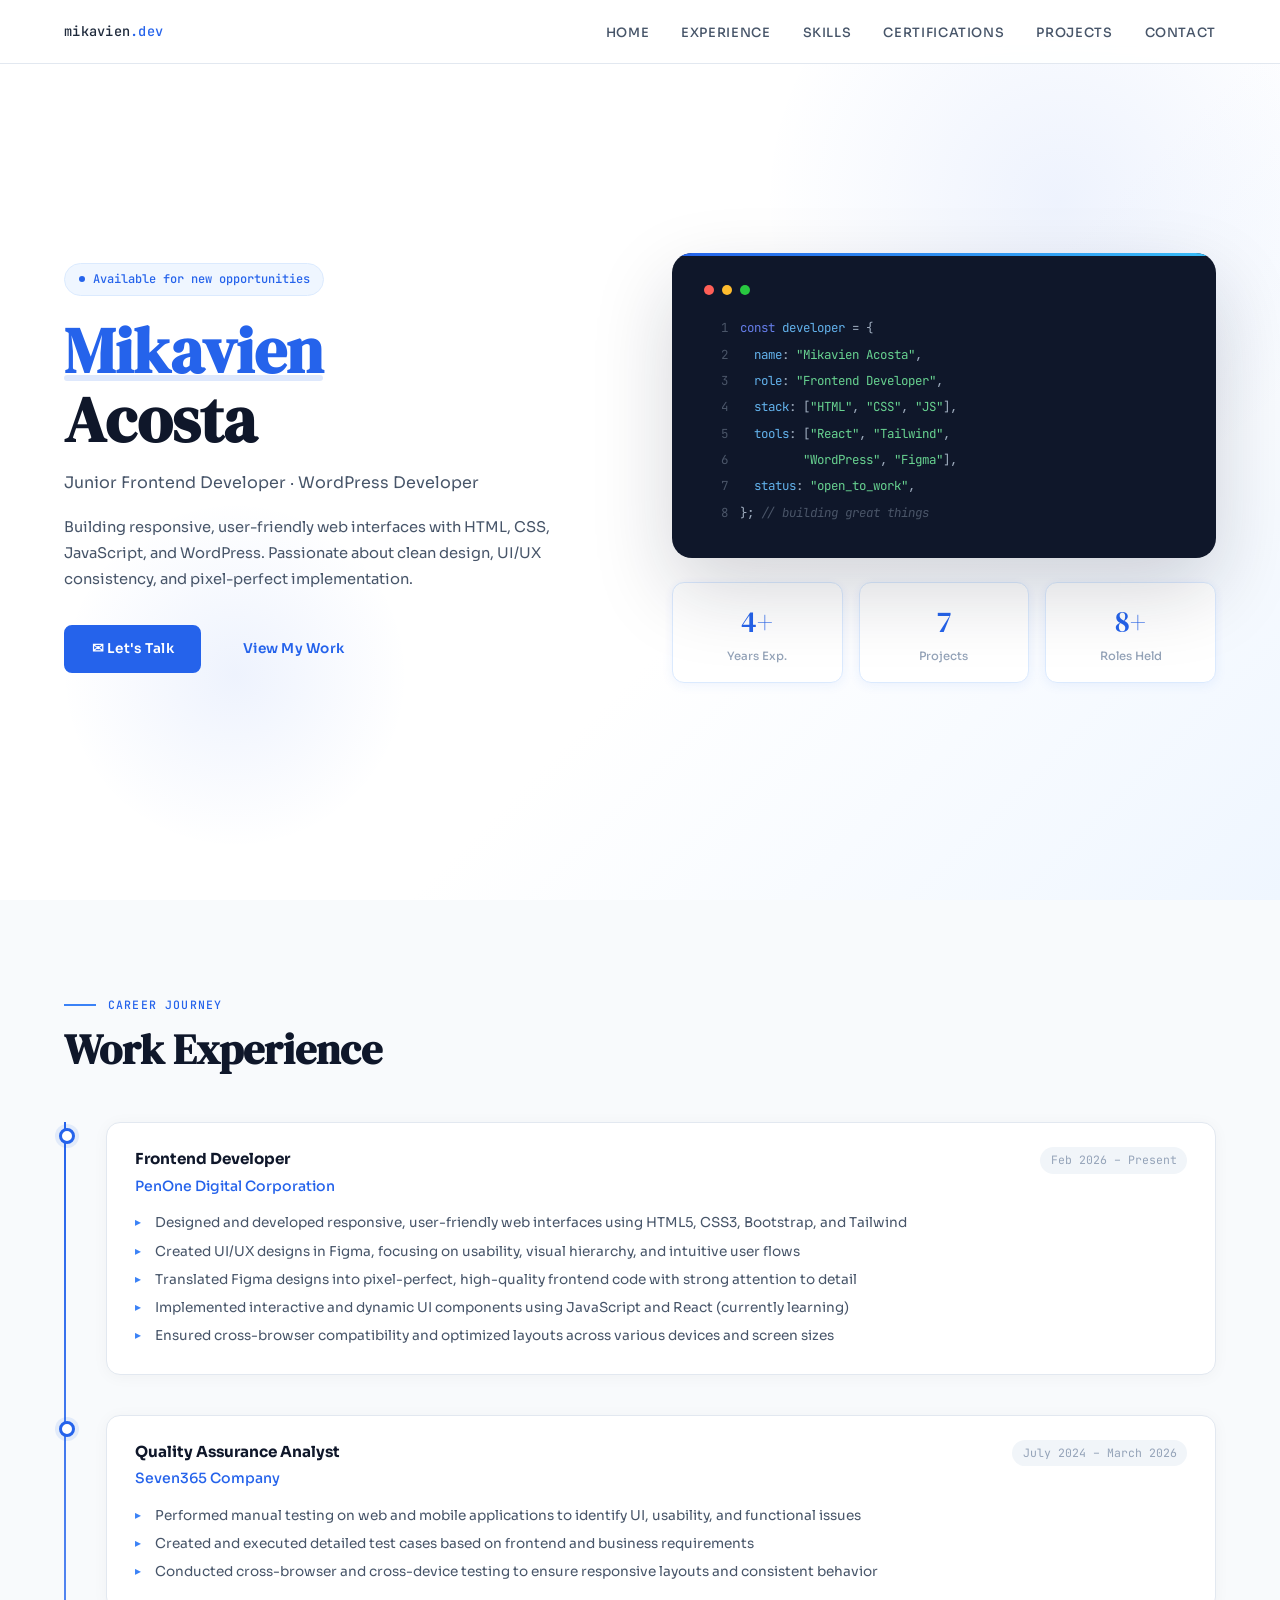
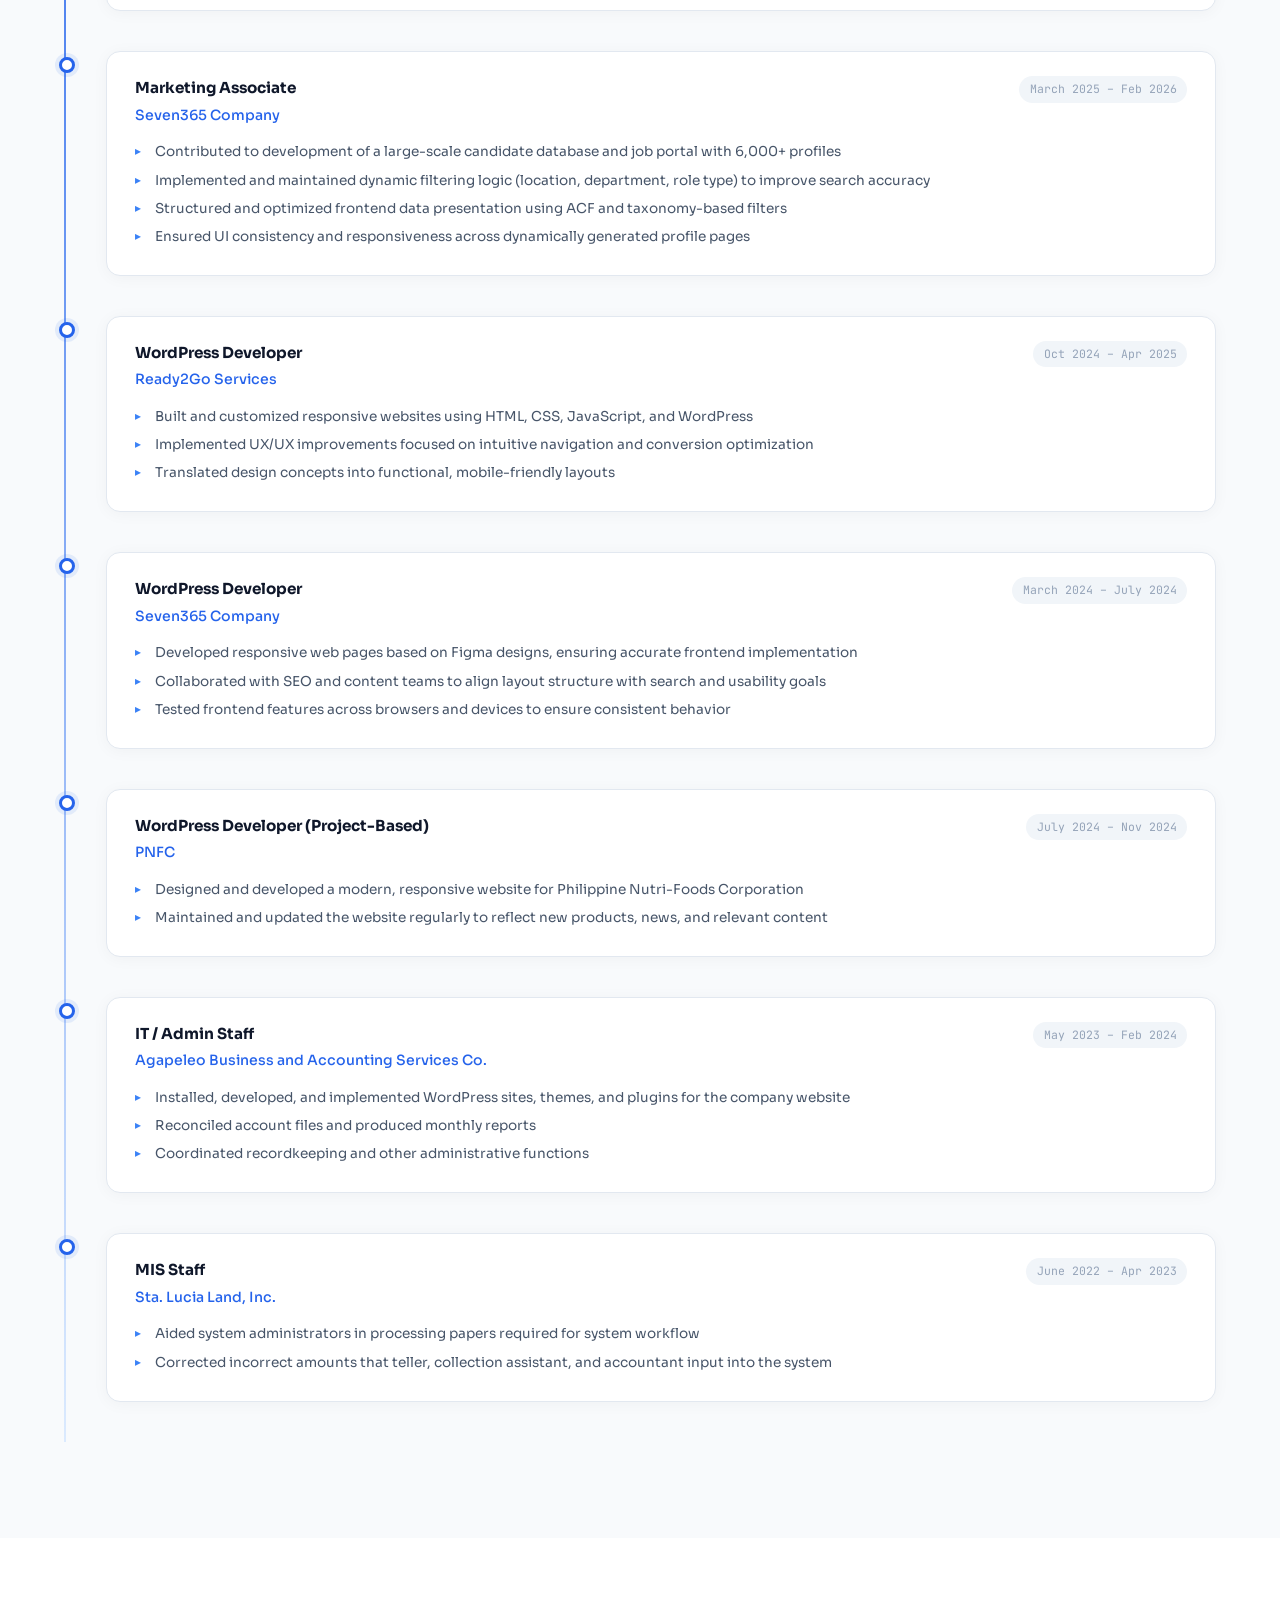
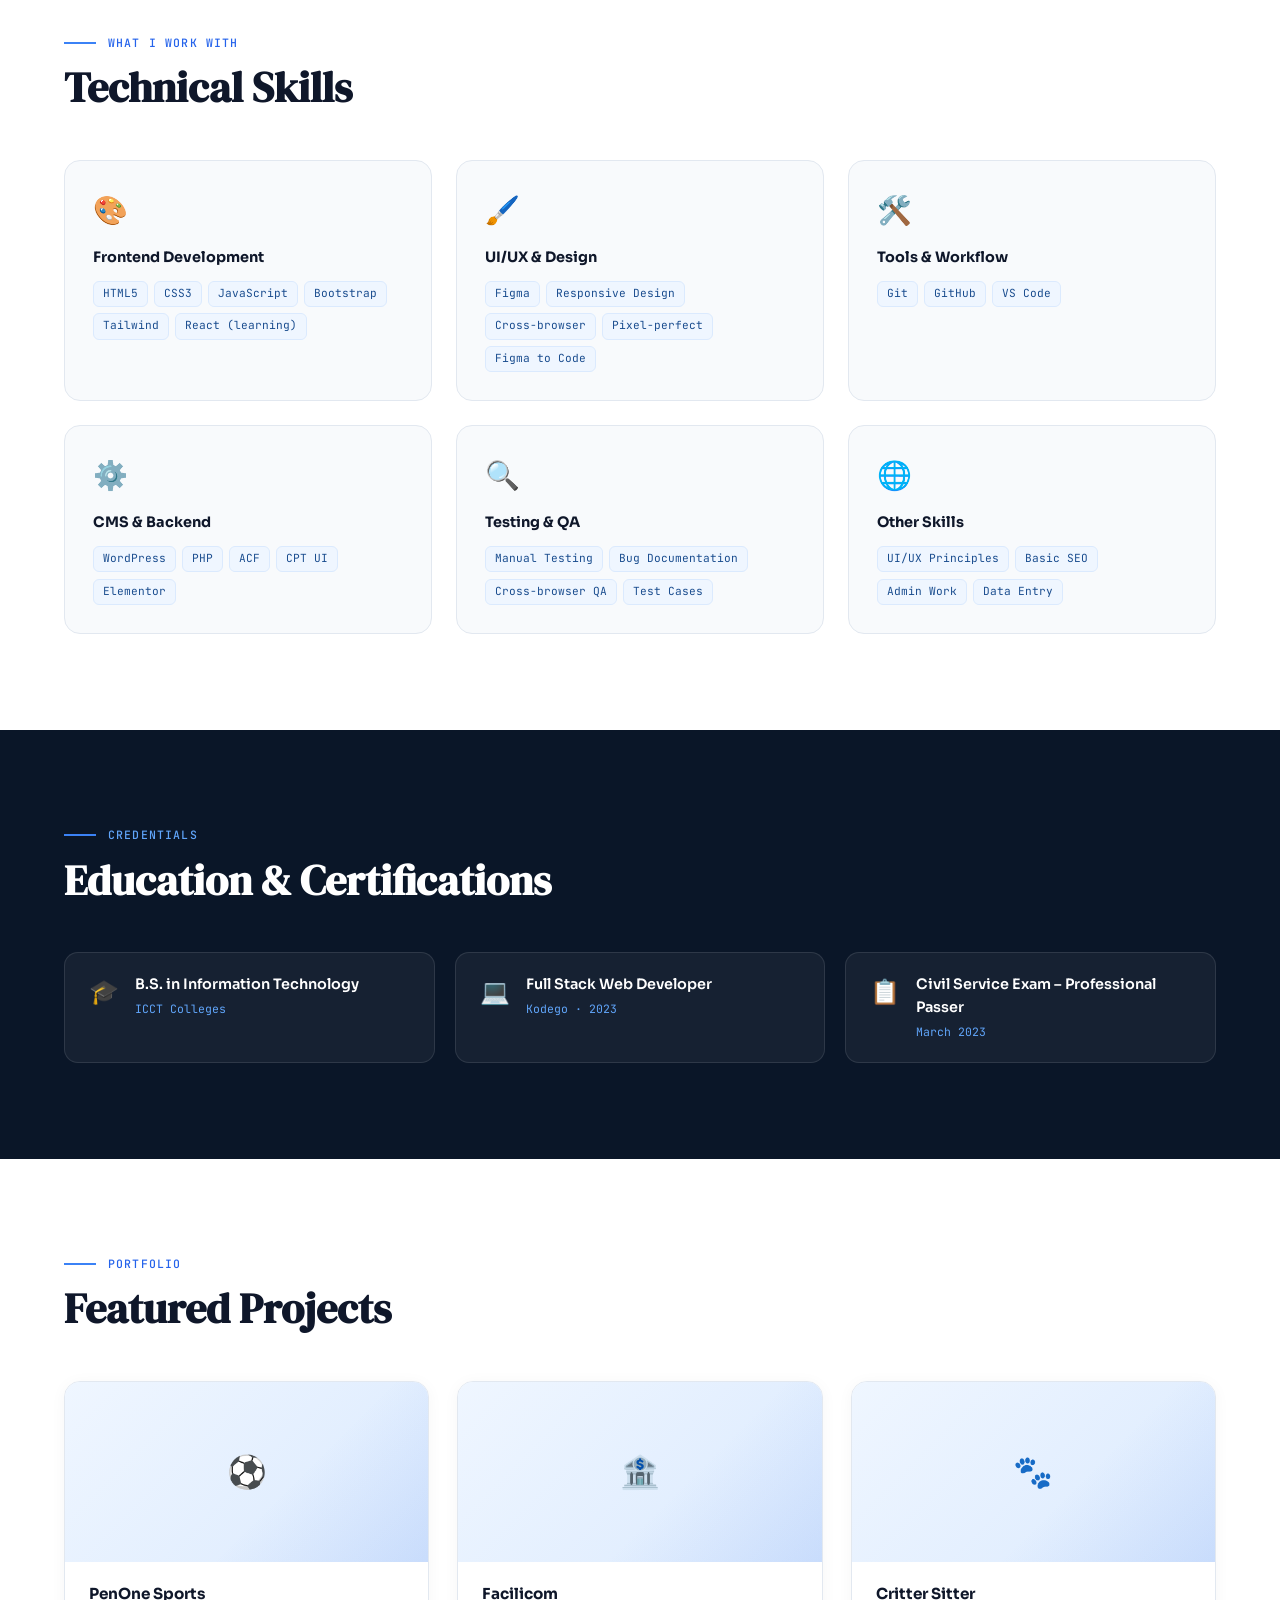
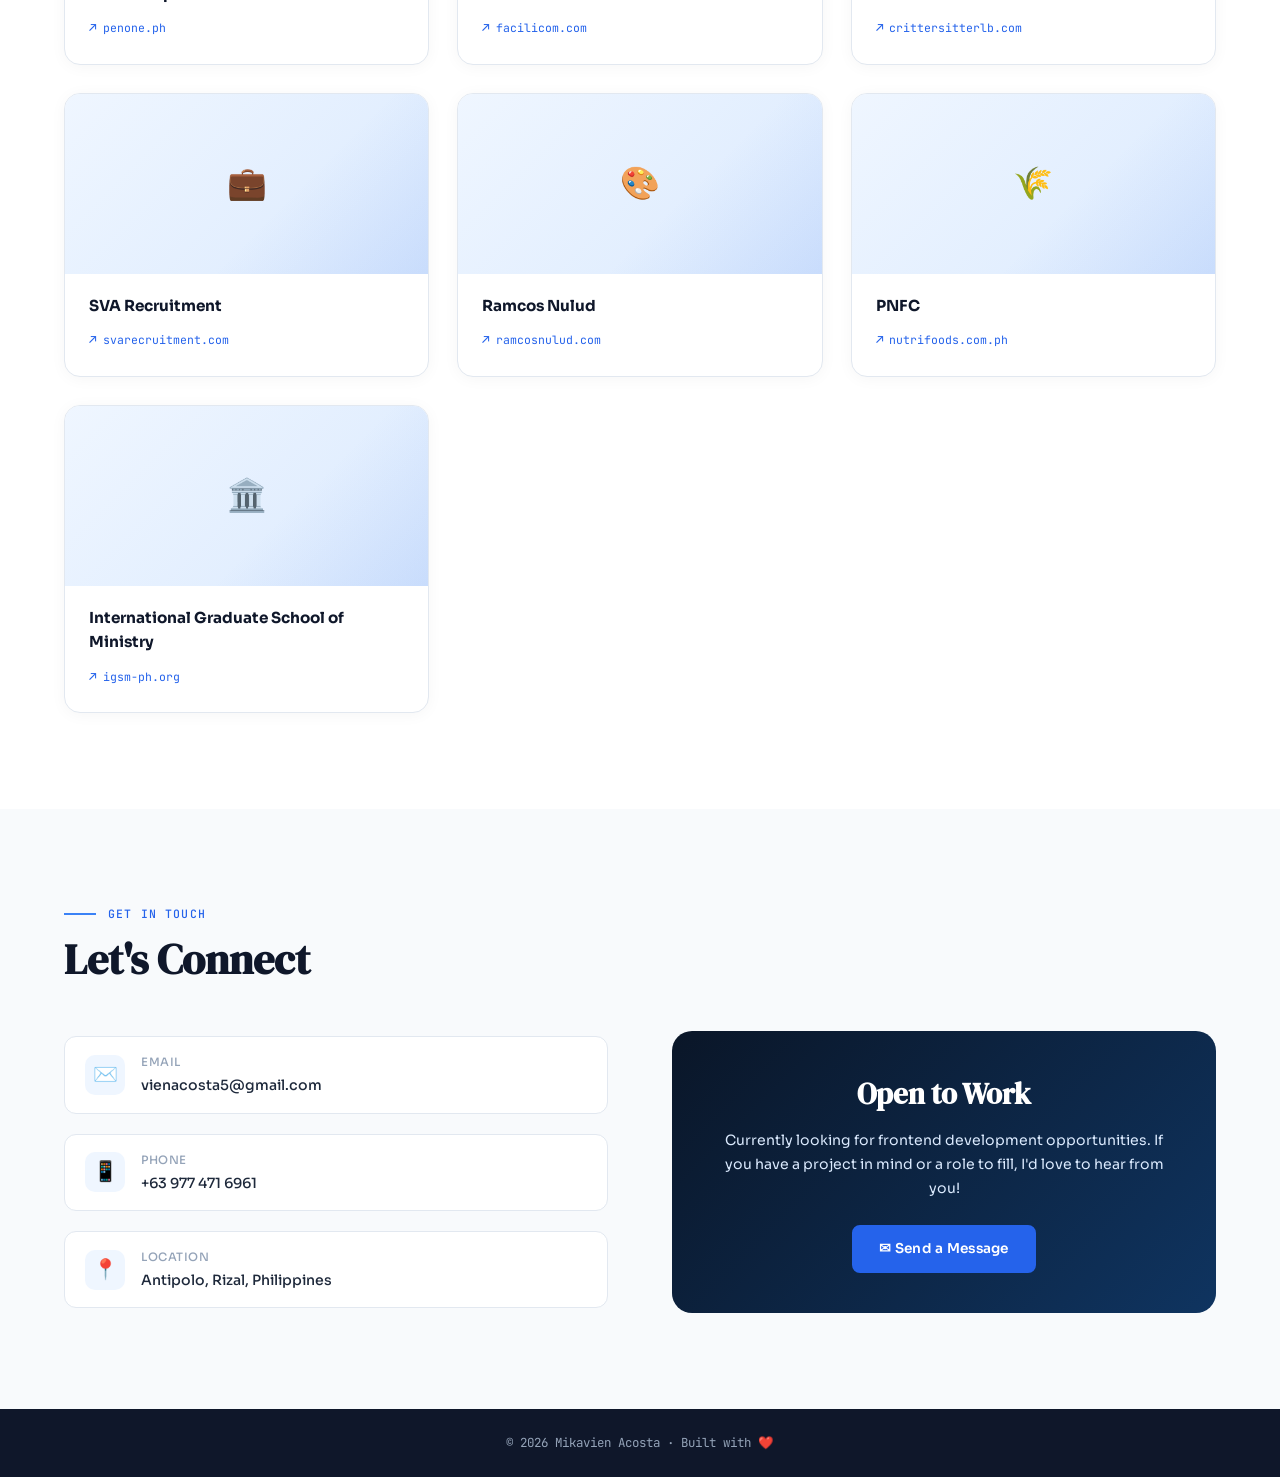
==== index.html @ 4fea7c1b "fix: rename portfolio.html to index.html for netlify routing" ====
<!DOCTYPE html>
<html lang="en">

<head>
  <meta charset="UTF-8" />
  <meta name="viewport" content="width=device-width, initial-scale=1.0" />
  <title>Mikavien Acosta — Frontend Developer</title>
  <link rel="preconnect" href="https://fonts.googleapis.com">
  <link
    href="https://fonts.googleapis.com/css2?family=Sora:wght@300;400;500;600;700;800&family=DM+Serif+Display:ital@0;1&family=JetBrains+Mono:wght@400;500&display=swap"
    rel="stylesheet">
  <link rel="stylesheet" href="portfolio.css">
</head>

<body>

  <!-- NAV -->
  <nav id="navbar">
    <div class="nav-logo"><span>mikavien</span>.dev</div>
    <ul class="nav-links">
      <li><a href="#home">Home</a></li>
      <li><a href="#experience">Experience</a></li>
      <li><a href="#skills">Skills</a></li>
      <li><a href="#certifications">Certifications</a></li>
      <li><a href="#projects">Projects</a></li>
      <li><a href="#contact">Contact</a></li>
    </ul>
  </nav>

  <!-- HERO -->
  <section id="home">
    <div class="hero-bg-circles">
      <span></span><span></span><span></span>
    </div>
    <div class="hero-grid">
      <div class="hero-content">
        <div class="hero-tag">Available for new opportunities</div>
        <h1 class="hero-name">
          <span class="highlight">Mikavien</span><br>Acosta
        </h1>
        <p class="hero-subtitle">Junior Frontend Developer · WordPress Developer</p>
        <p class="hero-summary">
          Building responsive, user-friendly web interfaces with HTML, CSS, JavaScript, and WordPress. Passionate about
          clean design, UI/UX consistency, and pixel-perfect implementation.
        </p>
        <div class="hero-contacts">
          <a href="mailto:vienacosta5@gmail.com" class="btn-primary">✉ Let's Talk</a>
          <a href="#projects" class="btn-outline">View My Work</a>
        </div>
      </div>
      <div class="hero-visual">
        <div class="hero-card">
          <div class="card-header">
            <div class="dot r"></div>
            <div class="dot y"></div>
            <div class="dot g"></div>
          </div>
          <div class="card-line"><span class="line-num">1</span><span class="line-code"><span class="kw">const</span>
              <span class="prop">developer</span> = {</span></div>
          <div class="card-line"><span class="line-num">2</span><span class="line-code">&nbsp;&nbsp;<span
                class="prop">name</span>: <span class="str">"Mikavien Acosta"</span>,</span></div>
          <div class="card-line"><span class="line-num">3</span><span class="line-code">&nbsp;&nbsp;<span
                class="prop">role</span>: <span class="str">"Frontend Developer"</span>,</span></div>
          <div class="card-line"><span class="line-num">4</span><span class="line-code">&nbsp;&nbsp;<span
                class="prop">stack</span>: [<span class="str">"HTML"</span>, <span class="str">"CSS"</span>, <span
                class="str">"JS"</span>],</span></div>
          <div class="card-line"><span class="line-num">5</span><span class="line-code">&nbsp;&nbsp;<span
                class="prop">tools</span>: [<span class="str">"React"</span>, <span
                class="str">"Tailwind"</span>,</span></div>
          <div class="card-line"><span class="line-num">6</span><span
              class="line-code">&nbsp;&nbsp;&nbsp;&nbsp;&nbsp;&nbsp;&nbsp;&nbsp;&nbsp;<span
                class="str">"WordPress"</span>, <span class="str">"Figma"</span>],</span></div>
          <div class="card-line"><span class="line-num">7</span><span class="line-code">&nbsp;&nbsp;<span
                class="prop">status</span>: <span class="str">"open_to_work"</span>,</span></div>
          <div class="card-line"><span class="line-num">8</span><span class="line-code">}; <span class="comment">//
                building great things</span></span></div>
        </div>
        <div class="hero-stats">
          <div class="stat-box">
            <div class="stat-num">4+</div>
            <div class="stat-label">Years Exp.</div>
          </div>
          <div class="stat-box">
            <div class="stat-num">7</div>
            <div class="stat-label">Projects</div>
          </div>
          <div class="stat-box">
            <div class="stat-num">8+</div>
            <div class="stat-label">Roles Held</div>
          </div>
        </div>
      </div>
    </div>
  </section>

  <!-- EXPERIENCE -->
  <section id="experience">
    <div class="section-inner">
      <p class="section-label">Career Journey</p>
      <h2 class="section-title">Work Experience</h2>
      <div class="timeline">

        <div class="exp-item">
          <div class="exp-dot"></div>
          <div class="exp-card">
            <div class="exp-header">
              <div>
                <div class="exp-role">Frontend Developer</div>
                <div class="exp-company">PenOne Digital Corporation</div>
              </div>
              <span class="exp-date">Feb 2026 – Present</span>
            </div>
            <ul class="exp-bullets">
              <li>Designed and developed responsive, user-friendly web interfaces using HTML5, CSS3, Bootstrap, and
                Tailwind</li>
              <li>Created UI/UX designs in Figma, focusing on usability, visual hierarchy, and intuitive user flows</li>
              <li>Translated Figma designs into pixel-perfect, high-quality frontend code with strong attention to
                detail</li>
              <li>Implemented interactive and dynamic UI components using JavaScript and React (currently learning)</li>
              <li>Ensured cross-browser compatibility and optimized layouts across various devices and screen sizes</li>
            </ul>
          </div>
        </div>

        <div class="exp-item">
          <div class="exp-dot"></div>
          <div class="exp-card">
            <div class="exp-header">
              <div>
                <div class="exp-role">Quality Assurance Analyst</div>
                <div class="exp-company">Seven365 Company</div>
              </div>
              <span class="exp-date">July 2024 – March 2026</span>
            </div>
            <ul class="exp-bullets">
              <li>Performed manual testing on web and mobile applications to identify UI, usability, and functional
                issues</li>
              <li>Created and executed detailed test cases based on frontend and business requirements</li>
              <li>Conducted cross-browser and cross-device testing to ensure responsive layouts and consistent behavior
              </li>
            </ul>
          </div>
        </div>

        <div class="exp-item">
          <div class="exp-dot"></div>
          <div class="exp-card">
            <div class="exp-header">
              <div>
                <div class="exp-role">Marketing Associate</div>
                <div class="exp-company">Seven365 Company</div>
              </div>
              <span class="exp-date">March 2025 – Feb 2026</span>
            </div>
            <ul class="exp-bullets">
              <li>Contributed to development of a large-scale candidate database and job portal with 6,000+ profiles
              </li>
              <li>Implemented and maintained dynamic filtering logic (location, department, role type) to improve search
                accuracy</li>
              <li>Structured and optimized frontend data presentation using ACF and taxonomy-based filters</li>
              <li>Ensured UI consistency and responsiveness across dynamically generated profile pages</li>
            </ul>
          </div>
        </div>

        <div class="exp-item">
          <div class="exp-dot"></div>
          <div class="exp-card">
            <div class="exp-header">
              <div>
                <div class="exp-role">WordPress Developer</div>
                <div class="exp-company">Ready2Go Services</div>
              </div>
              <span class="exp-date">Oct 2024 – Apr 2025</span>
            </div>
            <ul class="exp-bullets">
              <li>Built and customized responsive websites using HTML, CSS, JavaScript, and WordPress</li>
              <li>Implemented UX/UX improvements focused on intuitive navigation and conversion optimization</li>
              <li>Translated design concepts into functional, mobile-friendly layouts</li>
            </ul>
          </div>
        </div>

        <div class="exp-item">
          <div class="exp-dot"></div>
          <div class="exp-card">
            <div class="exp-header">
              <div>
                <div class="exp-role">WordPress Developer</div>
                <div class="exp-company">Seven365 Company</div>
              </div>
              <span class="exp-date">March 2024 – July 2024</span>
            </div>
            <ul class="exp-bullets">
              <li>Developed responsive web pages based on Figma designs, ensuring accurate frontend implementation</li>
              <li>Collaborated with SEO and content teams to align layout structure with search and usability goals</li>
              <li>Tested frontend features across browsers and devices to ensure consistent behavior</li>
            </ul>
          </div>
        </div>

        <div class="exp-item">
          <div class="exp-dot"></div>
          <div class="exp-card">
            <div class="exp-header">
              <div>
                <div class="exp-role">WordPress Developer (Project-Based)</div>
                <div class="exp-company">PNFC</div>
              </div>
              <span class="exp-date">July 2024 – Nov 2024</span>
            </div>
            <ul class="exp-bullets">
              <li>Designed and developed a modern, responsive website for Philippine Nutri-Foods Corporation</li>
              <li>Maintained and updated the website regularly to reflect new products, news, and relevant content</li>
            </ul>
          </div>
        </div>

        <div class="exp-item">
          <div class="exp-dot"></div>
          <div class="exp-card">
            <div class="exp-header">
              <div>
                <div class="exp-role">IT / Admin Staff</div>
                <div class="exp-company">Agapeleo Business and Accounting Services Co.</div>
              </div>
              <span class="exp-date">May 2023 – Feb 2024</span>
            </div>
            <ul class="exp-bullets">
              <li>Installed, developed, and implemented WordPress sites, themes, and plugins for the company website
              </li>
              <li>Reconciled account files and produced monthly reports</li>
              <li>Coordinated recordkeeping and other administrative functions</li>
            </ul>
          </div>
        </div>

        <div class="exp-item">
          <div class="exp-dot"></div>
          <div class="exp-card">
            <div class="exp-header">
              <div>
                <div class="exp-role">MIS Staff</div>
                <div class="exp-company">Sta. Lucia Land, Inc.</div>
              </div>
              <span class="exp-date">June 2022 – Apr 2023</span>
            </div>
            <ul class="exp-bullets">
              <li>Aided system administrators in processing papers required for system workflow</li>
              <li>Corrected incorrect amounts that teller, collection assistant, and accountant input into the system
              </li>
            </ul>
          </div>
        </div>

      </div>
    </div>
  </section>

  <!-- SKILLS -->
  <section id="skills">
    <div class="section-inner">
      <p class="section-label">What I Work With</p>
      <h2 class="section-title">Technical Skills</h2>
      <div class="skills-grid">
        <div class="skill-card">
          <div class="skill-icon">🎨</div>
          <div class="skill-name">Frontend Development</div>
          <div class="skill-tags">
            <span class="tag">HTML5</span>
            <span class="tag">CSS3</span>
            <span class="tag">JavaScript</span>
            <span class="tag">Bootstrap</span>
            <span class="tag">Tailwind</span>
            <span class="tag">React (learning)</span>
          </div>
        </div>
        <div class="skill-card">
          <div class="skill-icon">🖌️</div>
          <div class="skill-name">UI/UX & Design</div>
          <div class="skill-tags">
            <span class="tag">Figma</span>
            <span class="tag">Responsive Design</span>
            <span class="tag">Cross-browser</span>
            <span class="tag">Pixel-perfect</span>
            <span class="tag">Figma to Code</span>
          </div>
        </div>
        <div class="skill-card">
          <div class="skill-icon">🛠️</div>
          <div class="skill-name">Tools & Workflow</div>
          <div class="skill-tags">
            <span class="tag">Git</span>
            <span class="tag">GitHub</span>
            <span class="tag">VS Code</span>
          </div>
        </div>
        <div class="skill-card">
          <div class="skill-icon">⚙️</div>
          <div class="skill-name">CMS & Backend</div>
          <div class="skill-tags">
            <span class="tag">WordPress</span>
            <span class="tag">PHP</span>
            <span class="tag">ACF</span>
            <span class="tag">CPT UI</span>
            <span class="tag">Elementor</span>
          </div>
        </div>
        <div class="skill-card">
          <div class="skill-icon">🔍</div>
          <div class="skill-name">Testing & QA</div>
          <div class="skill-tags">
            <span class="tag">Manual Testing</span>
            <span class="tag">Bug Documentation</span>
            <span class="tag">Cross-browser QA</span>
            <span class="tag">Test Cases</span>
          </div>
        </div>
        <div class="skill-card">
          <div class="skill-icon">🌐</div>
          <div class="skill-name">Other Skills</div>
          <div class="skill-tags">
            <span class="tag">UI/UX Principles</span>
            <span class="tag">Basic SEO</span>
            <span class="tag">Admin Work</span>
            <span class="tag">Data Entry</span>
          </div>
        </div>
      </div>
    </div>
  </section>

  <!-- CERTIFICATIONS -->
  <section id="certifications">
    <div class="section-inner">
      <p class="section-label">Credentials</p>
      <h2 class="section-title">Education &amp; Certifications</h2>
      <div class="cert-grid">
        <div class="cert-item">
          <div class="cert-icon">🎓</div>
          <div>
            <div class="cert-name">B.S. in Information Technology</div>
            <div class="cert-date">ICCT Colleges</div>
          </div>
        </div>
        <div class="cert-item">
          <div class="cert-icon">💻</div>
          <div>
            <div class="cert-name">Full Stack Web Developer</div>
            <div class="cert-date">Kodego · 2023</div>
          </div>
        </div>
        <div class="cert-item">
          <div class="cert-icon">📋</div>
          <div>
            <div class="cert-name">Civil Service Exam – Professional Passer</div>
            <div class="cert-date">March 2023</div>
          </div>
        </div>
      </div>
    </div>
  </section>

  <!-- PROJECTS -->
  <section id="projects">
    <div class="section-inner">
      <p class="section-label">Portfolio</p>
      <h2 class="section-title">Featured Projects</h2>
      <div class="projects-grid">

        <div class="project-card">
          <div class="project-thumb-placeholder">⚽</div>
          <div class="project-body">
            <div class="project-name">PenOne Sports</div>
            <a href="https://penone.ph/" class="project-url" target="_blank">penone.ph</a>
          </div>
        </div>


        <div class="project-card">
          <div class="project-thumb-placeholder">🏦</div>
          <div class="project-body">
            <div class="project-name">Facilicom</div>
            <a href="https://facilicomllc.com/" class="project-url" target="_blank">facilicom.com</a>
          </div>
        </div>

        <div class="project-card">
          <div class="project-thumb-placeholder">🐾</div>
          <div class="project-body">
            <div class="project-name">Critter Sitter</div>
            <a href="http://crittersitterlb.com/" class="project-url"
              target="_blank">crittersitterlb.com</a>
          </div>
        </div>

        <div class="project-card">
          <div class="project-thumb-placeholder">💼</div>
          <div class="project-body">
            <div class="project-name">SVA Recruitment</div>
            <a href="https://svarecruitment.com/" class="project-url" target="_blank">svarecruitment.com</a>
          </div>
        </div>

        <div class="project-card">
          <div class="project-thumb-placeholder">🎨</div>
          <div class="project-body">
            <div class="project-name">Ramcos Nulud</div>
            <a href="https://ramcosnulud.com/" class="project-url" target="_blank">ramcosnulud.com</a>
          </div>
        </div>

        <div class="project-card">
          <div class="project-thumb-placeholder">🌾</div>
          <div class="project-body">
            <div class="project-name">PNFC</div>
            <a href="https://www.nutrifoods.com.ph/" class="project-url" target="_blank">nutrifoods.com.ph</a>
          </div>
        </div>

        <div class="project-card">
          <div class="project-thumb-placeholder">🏛️</div>
          <div class="project-body">
            <div class="project-name">International Graduate School of Ministry</div>
            <a href="https://igsm-ph.org/" class="project-url" target="_blank">igsm-ph.org</a>
          </div>
        </div>

      </div>
    </div>
  </section>

  <!-- CONTACT -->
  <section id="contact">
    <div class="section-inner">
      <p class="section-label">Get In Touch</p>
      <h2 class="section-title">Let's Connect</h2>
      <div class="contact-grid">
        <div class="contact-info">
          <a href="mailto:vienacosta5@gmail.com" class="contact-item">
            <div class="contact-icon">✉️</div>
            <div>
              <div class="contact-label">Email</div>
              <div class="contact-value">vienacosta5@gmail.com</div>
            </div>
          </a>
          <a href="tel:+639774716961" class="contact-item">
            <div class="contact-icon">📱</div>
            <div>
              <div class="contact-label">Phone</div>
              <div class="contact-value">+63 977 471 6961</div>
            </div>
          </a>
          <div class="contact-item" style="cursor:default;">
            <div class="contact-icon">📍</div>
            <div>
              <div class="contact-label">Location</div>
              <div class="contact-value">Antipolo, Rizal, Philippines</div>
            </div>
          </div>
        </div>
        <div class="contact-cta">
          <h3>Open to Work</h3>
          <p>Currently looking for frontend development opportunities. If you have a project in mind or a role to fill,
            I'd love to hear from you!</p>
          <a href="mailto:vienacosta5@gmail.com" class="btn-primary" style="display:inline-flex;margin:0 auto;">✉ Send a
            Message</a>
        </div>
      </div>
    </div>
  </section>

  <footer>
    <p>© 2026 Mikavien Acosta · Built with ❤️ </p>
  </footer>

  <script>
    // Navbar scroll
    const nav = document.getElementById('navbar');
    window.addEventListener('scroll', () => {
      nav.classList.toggle('scrolled', window.scrollY > 20);
    });

    // Scroll reveal
    const observer = new IntersectionObserver((entries) => {
      entries.forEach((entry, i) => {
        if (entry.isIntersecting) {
          setTimeout(() => {
            entry.target.classList.add('visible');
          }, (entry.target.dataset.delay || 0));
          observer.unobserve(entry.target);
        }
      });
    }, { threshold: 0.1 });

    // Observe exp items with stagger
    document.querySelectorAll('.exp-item').forEach((el, i) => {
      el.dataset.delay = i * 80;
      observer.observe(el);
    });

    // Observe skill cards with stagger
    document.querySelectorAll('.skill-card').forEach((el, i) => {
      el.style.transitionDelay = `${i * 60}ms`;
      observer.observe(el);
    });

    // Observe cert items
    document.querySelectorAll('.cert-item').forEach((el, i) => {
      el.style.transitionDelay = `${i * 80}ms`;
      observer.observe(el);
    });

    // Observe project cards
    document.querySelectorAll('.project-card').forEach((el, i) => {
      el.style.transitionDelay = `${i * 80}ms`;
      observer.observe(el);
    });

    // Observe reveal
    document.querySelectorAll('.reveal').forEach(el => observer.observe(el));
  </script>
</body>

</html>
---- portfolio.css ----
:root {
    --blue-900: #0a1628;
    --blue-800: #0d2040;
    --blue-700: #0f3460;
    --blue-600: #1a4d8f;
    --blue-500: #2563eb;
    --blue-400: #3b82f6;
    --blue-300: #60a5fa;
    --blue-100: #dbeafe;
    --blue-50: #eff6ff;
    --accent: #38bdf8;
    --accent2: #0ea5e9;
    --white: #ffffff;
    --gray-50: #f8fafc;
    --gray-100: #f1f5f9;
    --gray-200: #e2e8f0;
    --gray-300: #cbd5e1;
    --gray-400: #94a3b8;
    --gray-600: #475569;
    --gray-700: #334155;
    --gray-800: #1e293b;
    --gray-900: #0f172a;
    --font-display: 'DM Serif Display', serif;
    --font-body: 'Sora', sans-serif;
    --font-mono: 'JetBrains Mono', monospace;
  }
 
  *, *::before, *::after { box-sizing: border-box; margin: 0; padding: 0; }
 
  html { scroll-behavior: smooth; }
 
  body {
    font-family: var(--font-body);
    background: var(--white);
    color: var(--gray-800);
    overflow-x: hidden;
    line-height: 1.6;
  }
 
  /* ── NAV ── */
  nav {
    position: fixed; top: 0; left: 0; right: 0; z-index: 100;
    display: flex; align-items: center; justify-content: space-between;
    padding: 0 5%;
    height: 64px;
    background: rgba(255,255,255,0.88);
    backdrop-filter: blur(16px);
    border-bottom: 1px solid var(--gray-200);
    transition: box-shadow 0.3s;
  }
  nav.scrolled { box-shadow: 0 4px 32px rgba(37,99,235,0.08); }
  .nav-logo {
    font-family: var(--font-mono);
    font-size: 0.85rem;
    font-weight: 500;
    color: var(--blue-500);
    letter-spacing: 0.02em;
  }
  .nav-logo span { color: var(--gray-800); }
  .nav-links { display: flex; gap: 2rem; list-style: none; }
  .nav-links a {
    font-size: 0.8rem; font-weight: 500; letter-spacing: 0.05em;
    text-transform: uppercase; color: var(--gray-600);
    text-decoration: none; transition: color 0.2s;
    position: relative;
  }
  .nav-links a::after {
    content: ''; position: absolute; bottom: -4px; left: 0;
    width: 0; height: 2px; background: var(--blue-500); border-radius: 2px;
    transition: width 0.3s;
  }
  .nav-links a:hover { color: var(--blue-500); }
  .nav-links a:hover::after { width: 100%; }
 
  /* ── HERO ── */
  #home {
    min-height: 100vh;
    display: flex; align-items: center;
    padding: 96px 5% 60px;
    position: relative;
    overflow: hidden;
    background: linear-gradient(135deg, var(--white) 60%, var(--blue-50) 100%);
  }
  .hero-bg-circles {
    position: absolute; inset: 0; pointer-events: none; overflow: hidden;
  }
  .hero-bg-circles span {
    position: absolute; border-radius: 50%;
    background: radial-gradient(circle, rgba(37,99,235,0.08) 0%, transparent 70%);
    animation: floatCircle 8s ease-in-out infinite;
  }
  .hero-bg-circles span:nth-child(1) { width: 600px; height: 600px; top: -100px; right: -80px; animation-delay: 0s; }
  .hero-bg-circles span:nth-child(2) { width: 350px; height: 350px; bottom: 50px; left: 60px; animation-delay: 3s; }
  .hero-bg-circles span:nth-child(3) { width: 200px; height: 200px; top: 40%; right: 25%; animation-delay: 5s; }
  @keyframes floatCircle {
    0%, 100% { transform: translate(0,0) scale(1); }
    50% { transform: translate(20px, -20px) scale(1.05); }
  }
  .hero-grid { display: grid; grid-template-columns: 1fr 1fr; gap: 4rem; align-items: center; max-width: 1200px; margin: 0 auto; width: 100%; position: relative; z-index: 2; }
  .hero-tag {
    display: inline-flex; align-items: center; gap: 0.5rem;
    font-family: var(--font-mono); font-size: 0.75rem; font-weight: 500;
    color: var(--blue-500); background: var(--blue-50); border: 1px solid var(--blue-100);
    padding: 0.35rem 0.85rem; border-radius: 100px; margin-bottom: 1.25rem;
    animation: fadeUp 0.6s ease both;
  }
  .hero-tag::before { content: ''; width: 6px; height: 6px; border-radius: 50%; background: var(--blue-500); animation: pulse 2s ease infinite; }
  @keyframes pulse { 0%,100%{opacity:1;transform:scale(1)} 50%{opacity:0.5;transform:scale(1.5)} }
  .hero-name {
    font-family: var(--font-display); font-size: clamp(2.8rem, 5vw, 4.2rem);
    line-height: 1.08; color: var(--gray-900);
    animation: fadeUp 0.7s 0.1s ease both;
  }
  .hero-name .highlight {
    color: var(--blue-500);
    position: relative;
    display: inline-block;
  }
  .hero-name .highlight::after {
    content: ''; position: absolute; left: 0; bottom: 4px; width: 100%;
    height: 6px; background: rgba(37,99,235,0.15); border-radius: 3px; z-index: -1;
  }
  .hero-subtitle {
    font-size: 1rem; color: var(--gray-600); margin-top: 1rem;
    font-weight: 400; animation: fadeUp 0.7s 0.2s ease both;
  }
  .hero-summary {
    font-size: 0.92rem; color: var(--gray-600); margin-top: 1.25rem;
    line-height: 1.75; animation: fadeUp 0.7s 0.3s ease both;
  }
  .hero-contacts {
    display: flex; gap: 1rem; margin-top: 2rem; flex-wrap: wrap;
    animation: fadeUp 0.7s 0.4s ease both;
  }
  .btn-primary {
    display: inline-flex; align-items: center; gap: 0.5rem;
    padding: 0.7rem 1.6rem; border-radius: 8px;
    background: var(--blue-500); color: white;
    font-family: var(--font-body); font-size: 0.85rem; font-weight: 600;
    text-decoration: none; transition: all 0.25s; border: 2px solid var(--blue-500);
    letter-spacing: 0.02em;
  }
  .btn-primary:hover { background: var(--blue-600); border-color: var(--blue-600); transform: translateY(-2px); box-shadow: 0 8px 24px rgba(37,99,235,0.3); }
  .btn-outline {
    display: inline-flex; align-items: center; gap: 0.5rem;
    padding: 0.7rem 1.6rem; border-radius: 8px;
    background: transparent; color: var(--blue-500);
    font-family: var(--font-body); font-size: 0.85rem; font-weight: 600;
    text-decoration: none; transition: all 0.25s; border: 2px solid var(--blue-200);
    letter-spacing: 0.02em;
  }
  .btn-outline:hover { border-color: var(--blue-500); background: var(--blue-50); transform: translateY(-2px); }
 
  /* hero visual card */
  .hero-visual { position: relative; animation: fadeUp 0.8s 0.3s ease both; }
  .hero-card {
    background: var(--gray-900);
    border-radius: 20px; padding: 2rem;
    box-shadow: 0 32px 80px rgba(15,23,42,0.18), 0 0 0 1px rgba(255,255,255,0.05);
    position: relative; overflow: hidden;
  }
  .hero-card::before {
    content: ''; position: absolute; top: 0; left: 0; right: 0; height: 3px;
    background: linear-gradient(90deg, var(--blue-500), var(--accent));
  }
  .card-header { display: flex; align-items: center; gap: 0.5rem; margin-bottom: 1.25rem; }
  .dot { width: 10px; height: 10px; border-radius: 50%; }
  .dot.r { background: #ff5f57; }
  .dot.y { background: #febc2e; }
  .dot.g { background: #28c840; }
  .card-line {
    font-family: var(--font-mono); font-size: 0.78rem;
    padding: 0.2rem 0; display: flex; gap: 0.75rem;
  }
  .line-num { color: #4a5568; min-width: 1.5rem; text-align: right; }
  .line-code { color: #a0aec0; }
  .kw { color: #667eea; }
  .str { color: #68d391; }
  .prop { color: #63b3ed; }
  .val { color: #f6ad55; }
  .comment { color: #4a5568; font-style: italic; }
  .hero-stats {
    display: grid; grid-template-columns: repeat(3,1fr); gap: 1rem;
    margin-top: 1.5rem;
  }
  .stat-box {
    background: white; border-radius: 12px; padding: 1rem;
    text-align: center; box-shadow: 0 2px 12px rgba(37,99,235,0.08);
    border: 1px solid var(--blue-100);
  }
  .stat-num { font-family: var(--font-display); font-size: 1.8rem; color: var(--blue-500); }
  .stat-label { font-size: 0.72rem; color: var(--gray-400); font-weight: 500; margin-top: 0.15rem; }
 
  @keyframes fadeUp {
    from { opacity: 0; transform: translateY(24px); }
    to   { opacity: 1; transform: translateY(0); }
  }
 
  /* ── SECTION COMMON ── */
  section { padding: 96px 5%; }
  .section-inner { max-width: 1200px; margin: 0 auto; }
  .section-label {
    font-family: var(--font-mono); font-size: 0.72rem; font-weight: 500;
    color: var(--blue-500); letter-spacing: 0.1em; text-transform: uppercase;
    display: flex; align-items: center; gap: 0.75rem; margin-bottom: 0.75rem;
  }
  .section-label::before { content: ''; flex: none; width: 32px; height: 2px; background: var(--blue-400); }
  .section-title {
    font-family: var(--font-display); font-size: clamp(1.8rem, 3.5vw, 2.6rem);
    color: var(--gray-900); margin-bottom: 3rem; line-height: 1.15;
  }
 
  /* ── EXPERIENCE ── */
  #experience { background: var(--gray-50); }
  .timeline { position: relative; padding-left: 2px; }
  .timeline::before {
    content: ''; position: absolute; left: 0; top: 0; bottom: 0;
    width: 2px;
    background: linear-gradient(180deg, var(--blue-500), var(--blue-100));
  }
  .exp-item {
    position: relative; padding: 0 0 2.5rem 2.5rem;
    opacity: 0; transform: translateX(-16px);
    transition: all 0.5s ease;
  }
  .exp-item.visible { opacity: 1; transform: none; }
  .exp-dot {
    position: absolute; left: -7px; top: 6px;
    width: 16px; height: 16px; border-radius: 50%;
    background: white; border: 3px solid var(--blue-500);
    box-shadow: 0 0 0 4px rgba(37,99,235,0.1);
    transition: transform 0.3s;
  }
  .exp-item:hover .exp-dot { transform: scale(1.25); }
  .exp-card {
    background: white; border-radius: 14px; padding: 1.5rem 1.75rem;
    border: 1px solid var(--gray-200); box-shadow: 0 2px 16px rgba(0,0,0,0.04);
    transition: box-shadow 0.3s, border-color 0.3s, transform 0.3s;
  }
  .exp-card:hover { box-shadow: 0 8px 40px rgba(37,99,235,0.1); border-color: var(--blue-200); transform: translateY(-2px); }
  .exp-header { display: flex; justify-content: space-between; align-items: flex-start; flex-wrap: wrap; gap: 0.5rem; margin-bottom: 0.75rem; }
  .exp-role { font-weight: 700; font-size: 0.95rem; color: var(--gray-900); }
  .exp-company { color: var(--blue-500); font-size: 0.88rem; font-weight: 500; margin-top: 0.2rem; }
  .exp-date { font-family: var(--font-mono); font-size: 0.72rem; color: var(--gray-400); background: var(--gray-100); padding: 0.25rem 0.65rem; border-radius: 100px; white-space: nowrap; }
  .exp-bullets { list-style: none; margin-top: 0.75rem; }
  .exp-bullets li {
    font-size: 0.85rem; color: var(--gray-600); padding: 0.2rem 0;
    padding-left: 1.25rem; position: relative;
  }
  .exp-bullets li::before { content: '▸'; position: absolute; left: 0; color: var(--blue-400); font-size: 0.75rem; }
 
  /* ── SKILLS ── */
  #skills { background: white; }
  .skills-grid { display: grid; grid-template-columns: repeat(3, 1fr); gap: 1.5rem; }
  .skill-card {
    background: var(--gray-50); border-radius: 16px; padding: 1.75rem;
    border: 1px solid var(--gray-200);
    transition: all 0.3s; position: relative; overflow: hidden;
    opacity: 0; transform: translateY(16px); transition: opacity 0.5s, transform 0.5s, box-shadow 0.3s, border-color 0.3s;
  }
  .skill-card.visible { opacity: 1; transform: none; }
  .skill-card::after {
    content: ''; position: absolute; top: 0; left: 0; right: 0; height: 3px;
    background: linear-gradient(90deg, var(--blue-500), var(--accent));
    transform: scaleX(0); transform-origin: left; transition: transform 0.4s;
  }
  .skill-card:hover::after { transform: scaleX(1); }
  .skill-card:hover { box-shadow: 0 8px 40px rgba(37,99,235,0.1); border-color: var(--blue-200); }
  .skill-icon { font-size: 1.75rem; margin-bottom: 0.75rem; }
  .skill-name { font-weight: 700; font-size: 0.9rem; color: var(--gray-900); margin-bottom: 0.75rem; }
  .skill-tags { display: flex; flex-wrap: wrap; gap: 0.4rem; }
  .tag {
    font-family: var(--font-mono); font-size: 0.7rem; color: var(--blue-600);
    background: var(--blue-50); border: 1px solid var(--blue-100);
    padding: 0.2rem 0.55rem; border-radius: 6px;
  }
 
  /* ── CERTIFICATIONS ── */
  #certifications { background: var(--blue-900); }
  #certifications .section-label { color: var(--blue-300); }
  #certifications .section-label::before { background: var(--blue-400); }
  #certifications .section-title { color: white; }
  .cert-grid { display: grid; grid-template-columns: repeat(auto-fit, minmax(280px, 1fr)); gap: 1.25rem; }
  .cert-item {
    display: flex; gap: 1rem; align-items: flex-start;
    background: rgba(255,255,255,0.05); border: 1px solid rgba(255,255,255,0.1);
    border-radius: 14px; padding: 1.25rem 1.5rem;
    transition: all 0.3s;
    opacity: 0; transform: translateY(12px); transition: opacity 0.5s, transform 0.5s, background 0.3s;
  }
  .cert-item.visible { opacity: 1; transform: none; }
  .cert-item:hover { background: rgba(255,255,255,0.1); border-color: var(--blue-400); }
  .cert-icon { font-size: 1.5rem; flex: none; }
  .cert-name { font-weight: 600; color: white; font-size: 0.9rem; }
  .cert-date { font-family: var(--font-mono); font-size: 0.72rem; color: var(--blue-300); margin-top: 0.25rem; }
 
  /* ── PROJECTS ── */
  #projects { background: white; }
  .projects-grid { display: grid; grid-template-columns: repeat(auto-fit, minmax(320px, 1fr)); gap: 1.75rem; }
  .project-card {
    border-radius: 16px; overflow: hidden; border: 1px solid var(--gray-200);
    box-shadow: 0 2px 16px rgba(0,0,0,0.04);
    transition: all 0.35s; background: white;
    opacity: 0; transform: translateY(16px); transition: opacity 0.5s, transform 0.5s, box-shadow 0.35s;
  }
  .project-card.visible { opacity: 1; transform: none; }
  .project-card:hover { box-shadow: 0 16px 60px rgba(37,99,235,0.14); transform: translateY(-6px); }
  .project-thumb {
    width: 100%; height: 180px; object-fit: cover; display: block;
    background: var(--blue-50);
    position: relative; overflow: hidden;
  }
  .project-thumb-placeholder {
    width: 100%; height: 180px;
    background: linear-gradient(135deg, var(--blue-50) 0%, var(--blue-100) 100%);
    display: flex; align-items: center; justify-content: center;
    font-size: 2rem; color: var(--blue-300);
    position: relative;
  }
  .project-thumb-placeholder::after {
    content: ''; position: absolute; inset: 0;
    background: linear-gradient(135deg, transparent 60%, rgba(37,99,235,0.1));
  }
  .project-body { padding: 1.25rem 1.5rem 1.5rem; }
  .project-name { font-weight: 700; font-size: 0.95rem; color: var(--gray-900); margin-bottom: 0.5rem; }
  .project-url {
    font-family: var(--font-mono); font-size: 0.72rem; color: var(--blue-500);
    text-decoration: none; display: inline-flex; align-items: center; gap: 0.35rem;
    transition: color 0.2s;
  }
  .project-url:hover { color: var(--blue-700); }
  .project-url::before { content: '↗'; font-size: 0.8rem; }
 
  /* ── CONTACT ── */
  #contact { background: var(--gray-50); }
  .contact-grid { display: grid; grid-template-columns: 1fr 1fr; gap: 4rem; align-items: center; }
  .contact-info { display: flex; flex-direction: column; gap: 1.25rem; }
  .contact-item {
    display: flex; align-items: center; gap: 1rem;
    background: white; border: 1px solid var(--gray-200);
    border-radius: 12px; padding: 1rem 1.25rem;
    transition: all 0.3s; text-decoration: none;
  }
  .contact-item:hover { border-color: var(--blue-300); box-shadow: 0 4px 20px rgba(37,99,235,0.1); transform: translateX(4px); }
  .contact-icon { font-size: 1.25rem; width: 40px; height: 40px; background: var(--blue-50); border-radius: 10px; display: flex; align-items: center; justify-content: center; flex: none; }
  .contact-label { font-size: 0.72rem; color: var(--gray-400); font-weight: 500; text-transform: uppercase; letter-spacing: 0.05em; }
  .contact-value { font-size: 0.88rem; color: var(--gray-800); font-weight: 500; margin-top: 0.15rem; }
  .contact-cta {
    background: linear-gradient(135deg, var(--blue-900) 0%, var(--blue-700) 100%);
    border-radius: 20px; padding: 2.5rem; color: white; text-align: center;
  }
  .contact-cta h3 { font-family: var(--font-display); font-size: 1.8rem; margin-bottom: 0.75rem; }
  .contact-cta p { font-size: 0.88rem; color: var(--blue-100); margin-bottom: 1.5rem; line-height: 1.7; }
 
  /* ── FOOTER ── */
  footer {
    background: var(--gray-900); color: var(--gray-400);
    text-align: center; padding: 1.5rem; font-size: 0.78rem;
    font-family: var(--font-mono);
  }
 
  /* ── SCROLL REVEAL ── */
  .reveal {
    opacity: 0; transform: translateY(24px);
    transition: opacity 0.6s ease, transform 0.6s ease;
  }
  .reveal.visible { opacity: 1; transform: none; }
 
  /* ── RESPONSIVE ── */
  @media (max-width: 768px) {
    .hero-grid { grid-template-columns: 1fr; gap: 2rem; }
    .hero-visual { display: none; }
    .contact-grid { grid-template-columns: 1fr; gap: 2rem; }
    .nav-links { display: none; }
    section { padding: 64px 5%; }
  }
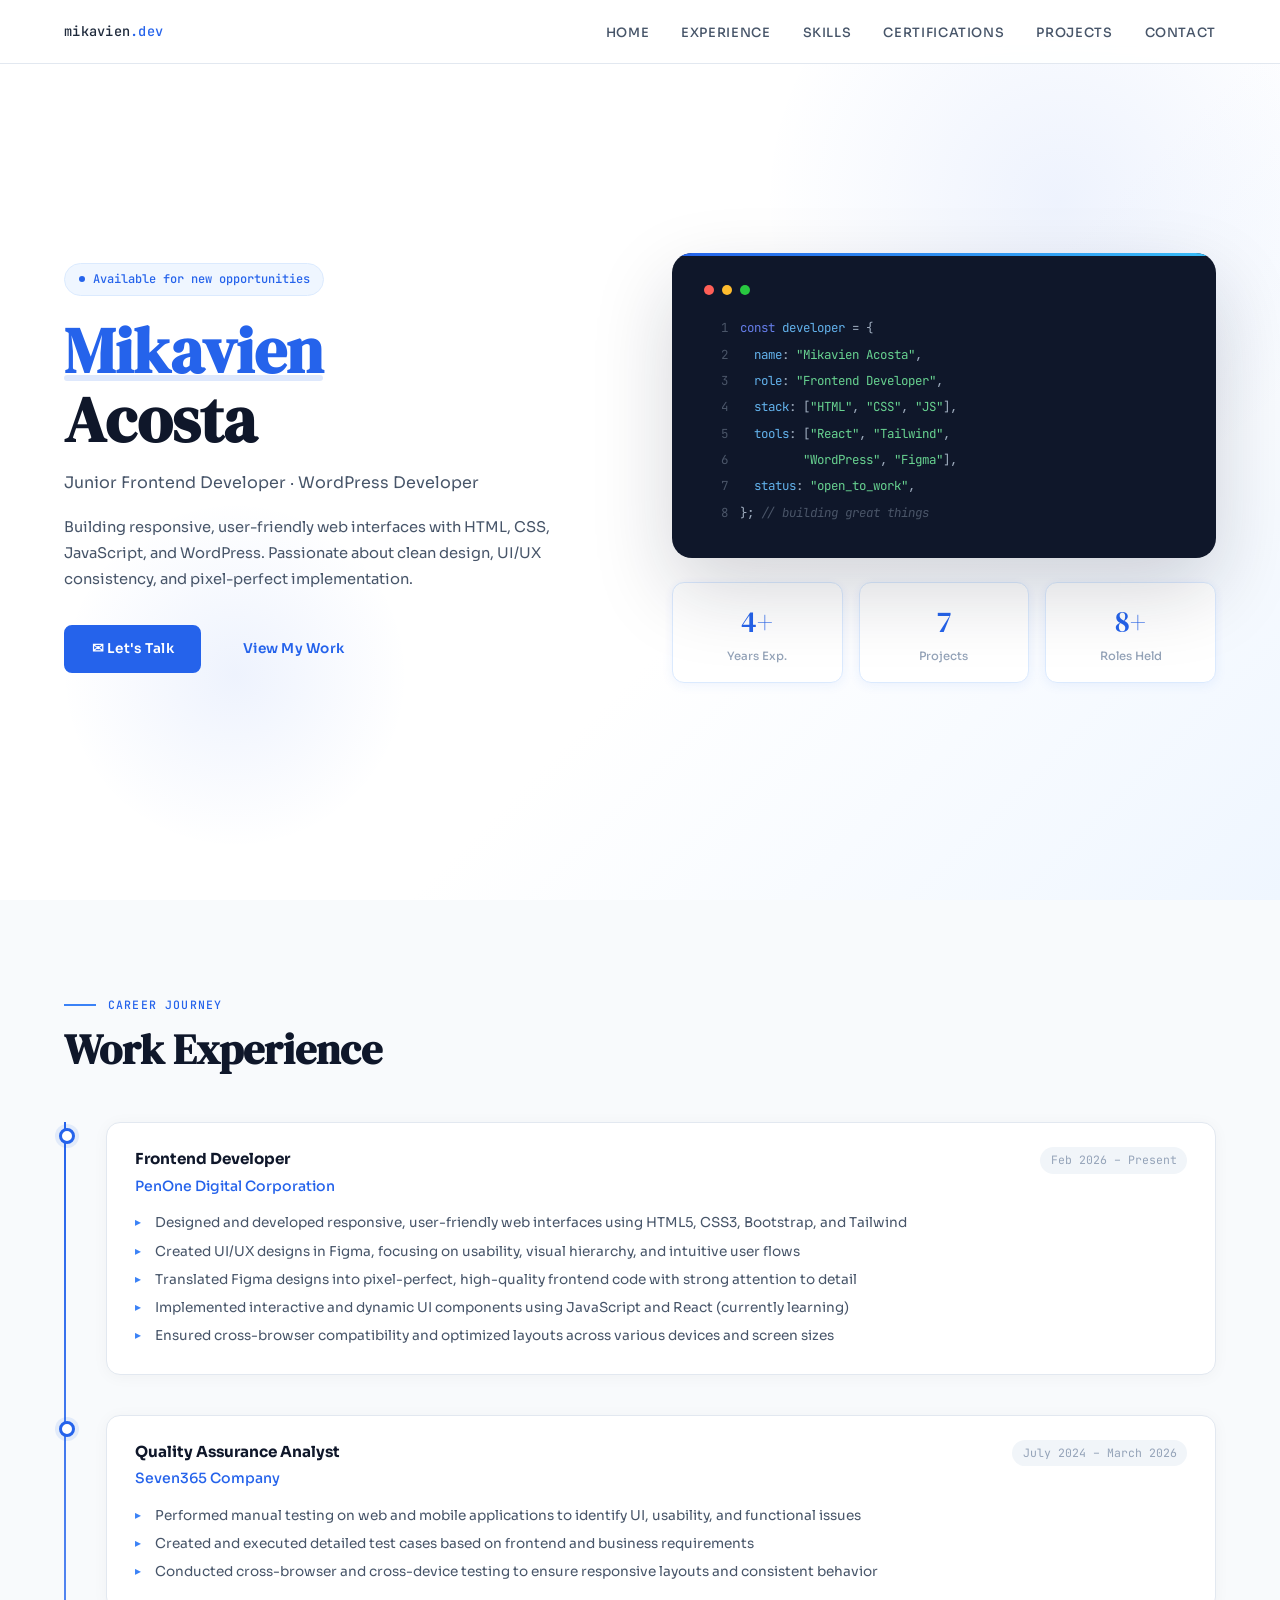
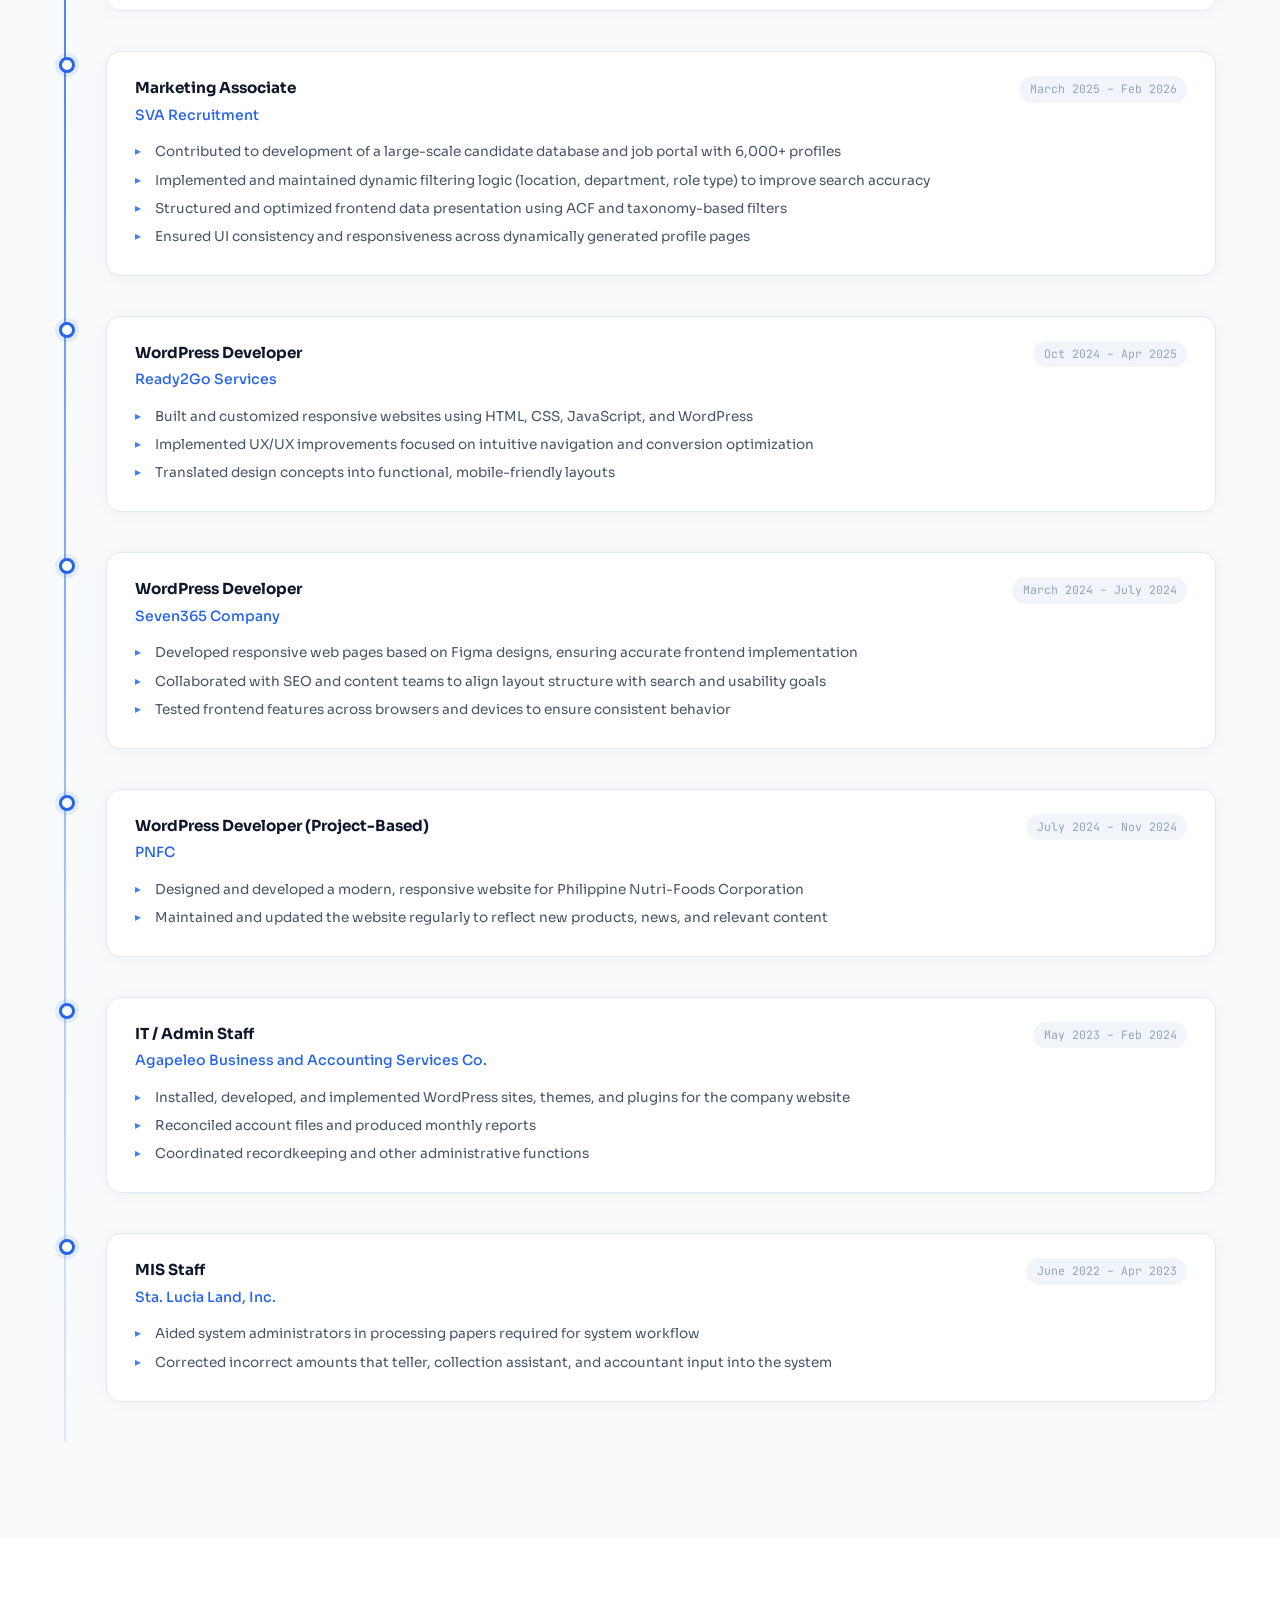
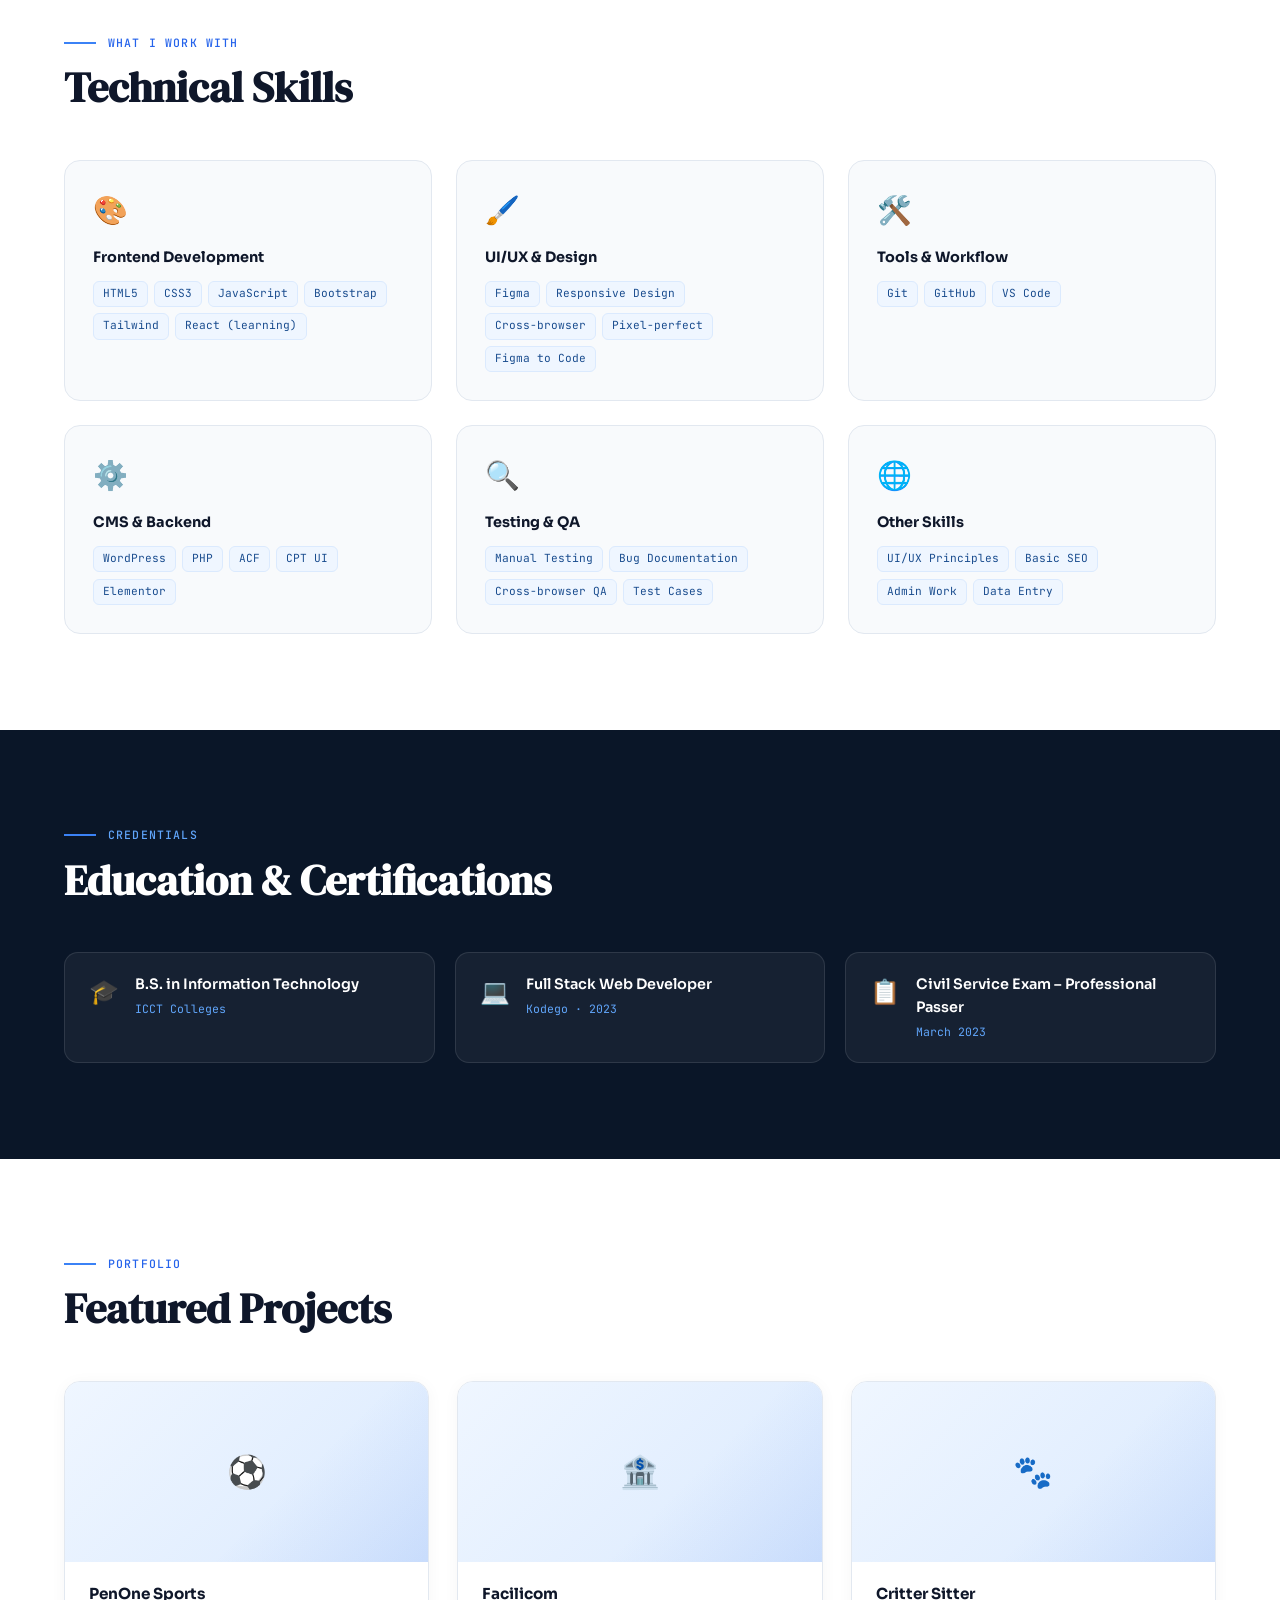
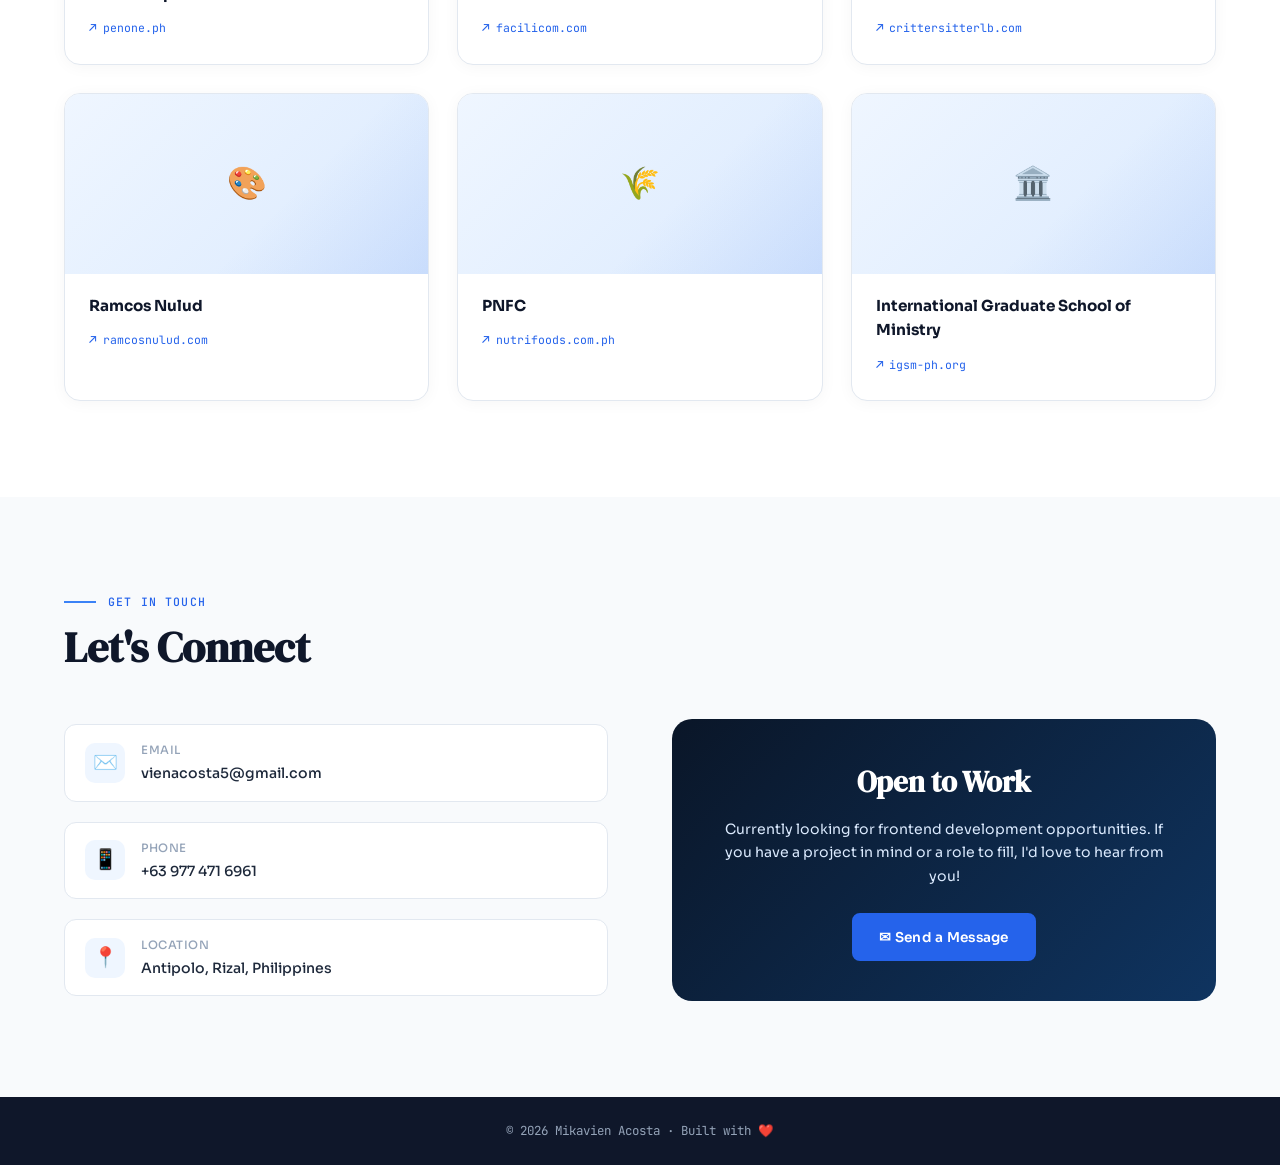
==== commit cb8b55b2: "Update index.html" ====
--- a/index.html
+++ b/index.html
@@ -148,7 +148,7 @@
             <div class="exp-header">
               <div>
                 <div class="exp-role">Marketing Associate</div>
-                <div class="exp-company">Seven365 Company</div>
+                <div class="exp-company">SVA Recruitment</div>
               </div>
               <span class="exp-date">March 2025 – Feb 2026</span>
             </div>
@@ -395,14 +395,6 @@
         </div>
 
         <div class="project-card">
-          <div class="project-thumb-placeholder">💼</div>
-          <div class="project-body">
-            <div class="project-name">SVA Recruitment</div>
-            <a href="https://svarecruitment.com/" class="project-url" target="_blank">svarecruitment.com</a>
-          </div>
-        </div>
-
-        <div class="project-card">
           <div class="project-thumb-placeholder">🎨</div>
           <div class="project-body">
             <div class="project-name">Ramcos Nulud</div>
@@ -522,4 +514,4 @@
   </script>
 </body>
 
-</html>+</html>
--- a/portfolio.css
+++ b/portfolio.css
@@ -252,6 +252,8 @@
   /* ── SKILLS ── */
   #skills { background: white; }
   .skills-grid { display: grid; grid-template-columns: repeat(3, 1fr); gap: 1.5rem; }
+  @media (max-width: 900px) { .skills-grid { grid-template-columns: repeat(2, 1fr); } }
+  @media (max-width: 580px) { .skills-grid { grid-template-columns: 1fr; } }
   .skill-card {
     background: var(--gray-50); border-radius: 16px; padding: 1.75rem;
     border: 1px solid var(--gray-200);
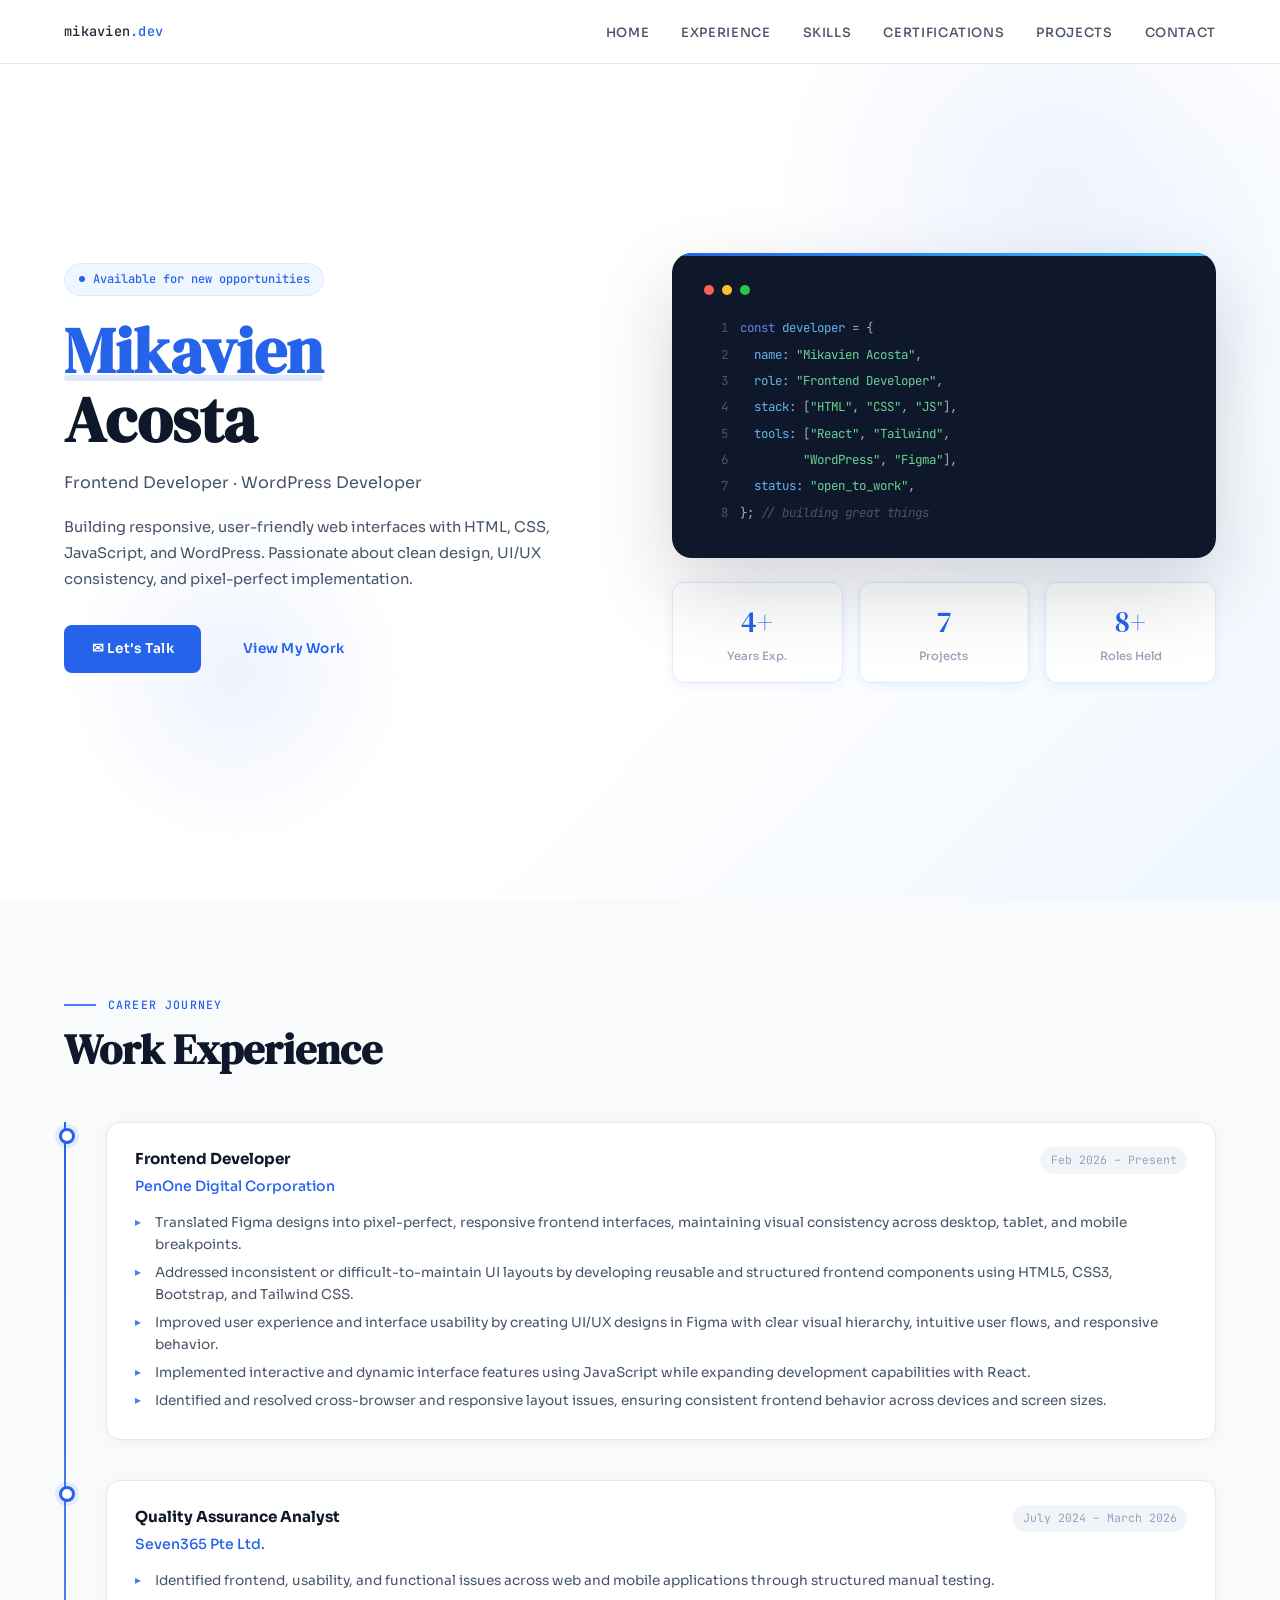
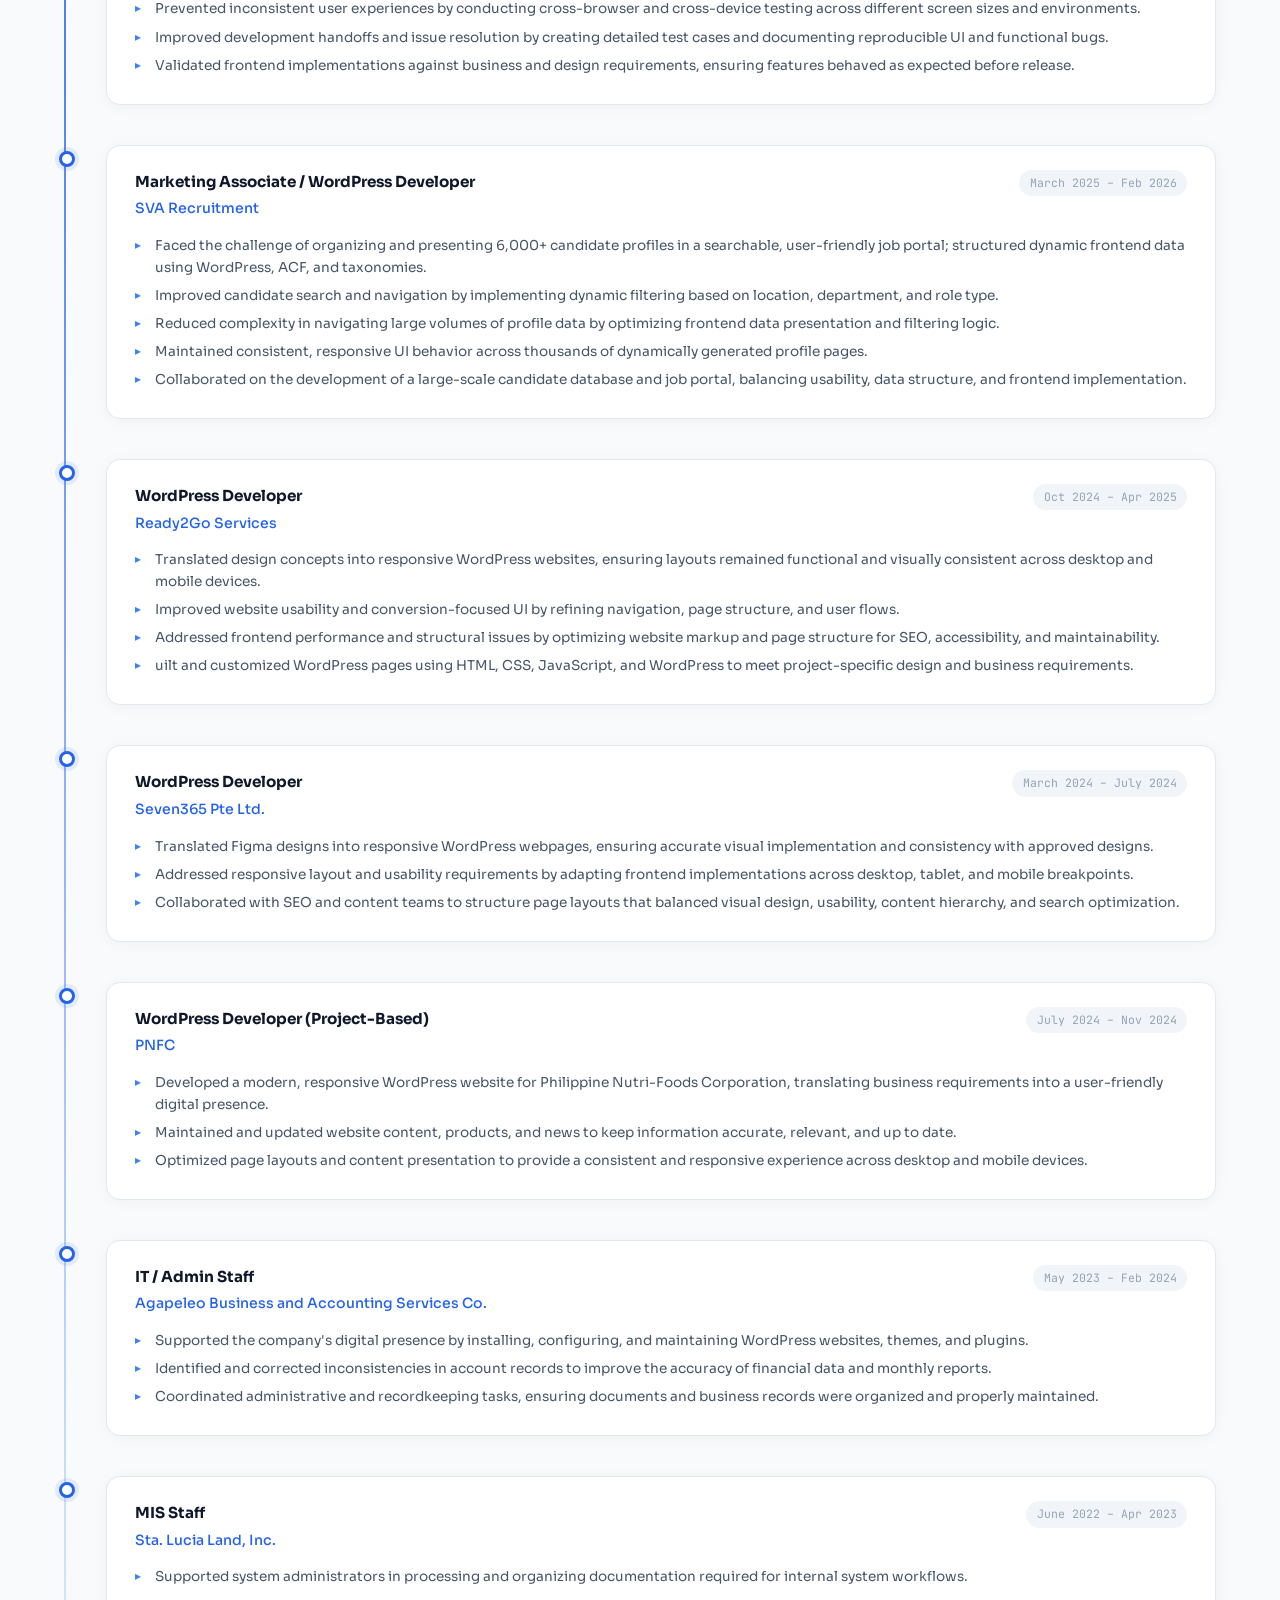
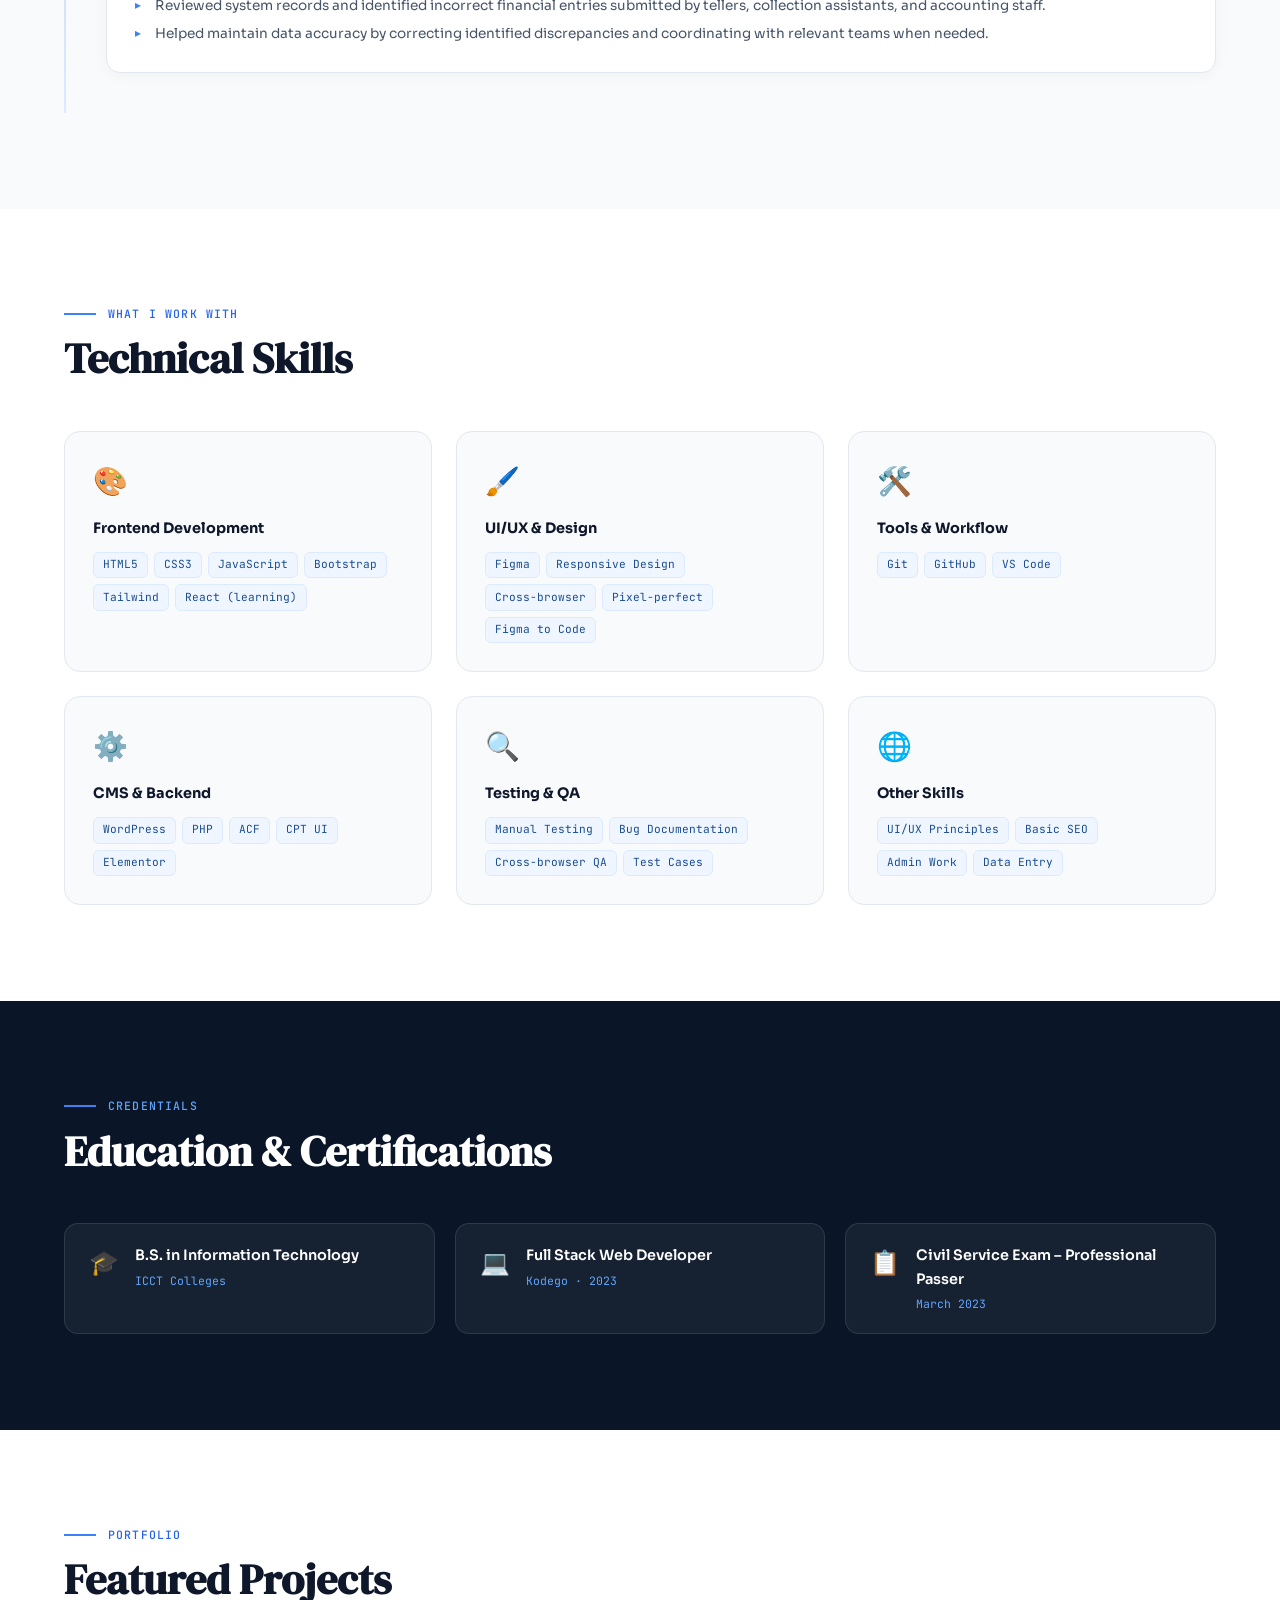
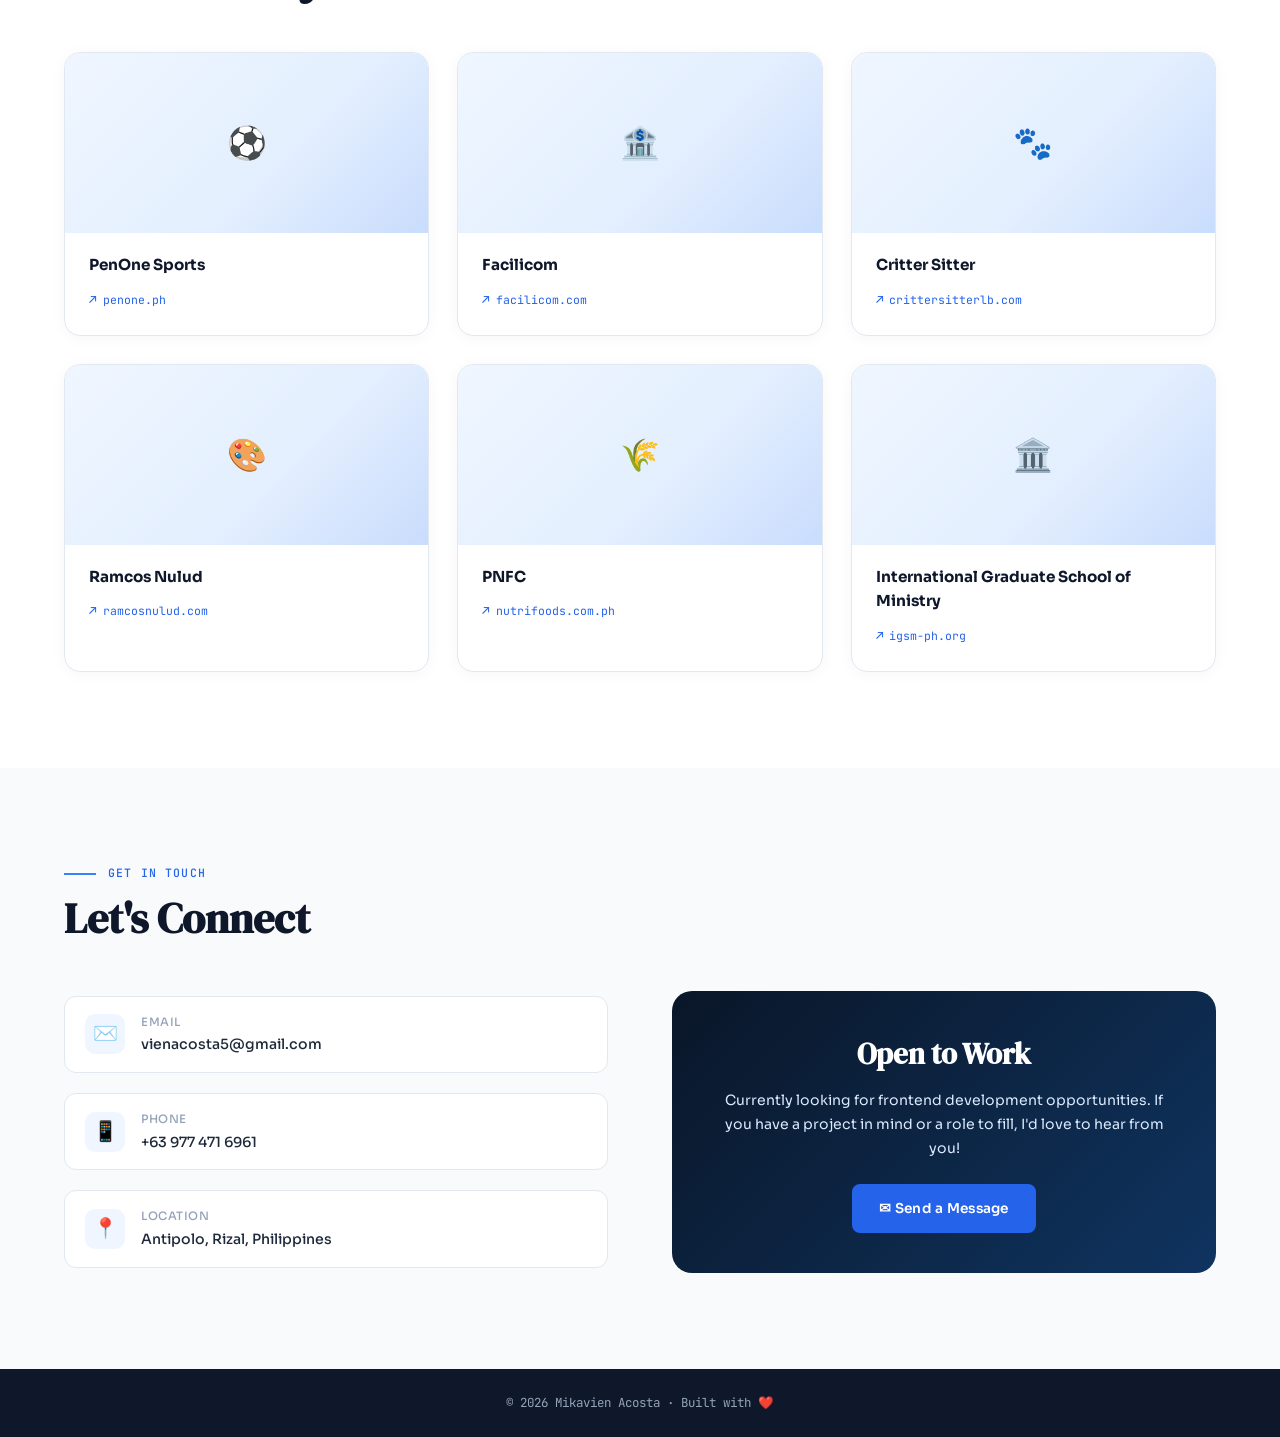
==== commit e2831842: "Update index.html" ====
--- a/index.html
+++ b/index.html
@@ -38,7 +38,7 @@
         <h1 class="hero-name">
           <span class="highlight">Mikavien</span><br>Acosta
         </h1>
-        <p class="hero-subtitle">Junior Frontend Developer · WordPress Developer</p>
+        <p class="hero-subtitle">Frontend Developer · WordPress Developer</p>
         <p class="hero-summary">
           Building responsive, user-friendly web interfaces with HTML, CSS, JavaScript, and WordPress. Passionate about
           clean design, UI/UX consistency, and pixel-perfect implementation.
@@ -111,13 +111,11 @@
               <span class="exp-date">Feb 2026 – Present</span>
             </div>
             <ul class="exp-bullets">
-              <li>Designed and developed responsive, user-friendly web interfaces using HTML5, CSS3, Bootstrap, and
-                Tailwind</li>
-              <li>Created UI/UX designs in Figma, focusing on usability, visual hierarchy, and intuitive user flows</li>
-              <li>Translated Figma designs into pixel-perfect, high-quality frontend code with strong attention to
-                detail</li>
-              <li>Implemented interactive and dynamic UI components using JavaScript and React (currently learning)</li>
-              <li>Ensured cross-browser compatibility and optimized layouts across various devices and screen sizes</li>
+              <li>Translated Figma designs into pixel-perfect, responsive frontend interfaces, maintaining visual consistency across desktop, tablet, and mobile breakpoints.</li>
+              <li>Addressed inconsistent or difficult-to-maintain UI layouts by developing reusable and structured frontend components using HTML5, CSS3, Bootstrap, and Tailwind CSS.</li>
+              <li>Improved user experience and interface usability by creating UI/UX designs in Figma with clear visual hierarchy, intuitive user flows, and responsive behavior.</li>
+              <li>Implemented interactive and dynamic interface features using JavaScript while expanding development capabilities with React.</li>
+              <li>Identified and resolved cross-browser and responsive layout issues, ensuring consistent frontend behavior across devices and screen sizes.</li>
             </ul>
           </div>
         </div>
@@ -128,37 +126,36 @@
             <div class="exp-header">
               <div>
                 <div class="exp-role">Quality Assurance Analyst</div>
-                <div class="exp-company">Seven365 Company</div>
+                <div class="exp-company">Seven365 Pte Ltd.</div>
               </div>
               <span class="exp-date">July 2024 – March 2026</span>
             </div>
             <ul class="exp-bullets">
-              <li>Performed manual testing on web and mobile applications to identify UI, usability, and functional
-                issues</li>
-              <li>Created and executed detailed test cases based on frontend and business requirements</li>
-              <li>Conducted cross-browser and cross-device testing to ensure responsive layouts and consistent behavior
+              <li>Identified frontend, usability, and functional issues across web and mobile applications through structured manual testing.</li>
+              <li>Prevented inconsistent user experiences by conducting cross-browser and cross-device testing across different screen sizes and environments.</li>
+              <li>Improved development handoffs and issue resolution by creating detailed test cases and documenting reproducible UI and functional bugs.</li>
+              <li>Validated frontend implementations against business and design requirements, ensuring features behaved as expected before release.</li>
+            </ul>
+          </div>
+        </div>
+
+        <div class="exp-item">
+          <div class="exp-dot"></div>
+          <div class="exp-card">
+            <div class="exp-header">
+              <div>
+                <div class="exp-role">Marketing Associate / WordPress Developer</div>
+                <div class="exp-company">SVA Recruitment</div>
+              </div>
+              <span class="exp-date">March 2025 – Feb 2026</span>
+            </div>
+            <ul class="exp-bullets">
+              <li>Faced the challenge of organizing and presenting 6,000+ candidate profiles in a searchable, user-friendly job portal; structured dynamic frontend data using WordPress, ACF, and taxonomies.
               </li>
-            </ul>
-          </div>
-        </div>
-
-        <div class="exp-item">
-          <div class="exp-dot"></div>
-          <div class="exp-card">
-            <div class="exp-header">
-              <div>
-                <div class="exp-role">Marketing Associate</div>
-                <div class="exp-company">SVA Recruitment</div>
-              </div>
-              <span class="exp-date">March 2025 – Feb 2026</span>
-            </div>
-            <ul class="exp-bullets">
-              <li>Contributed to development of a large-scale candidate database and job portal with 6,000+ profiles
-              </li>
-              <li>Implemented and maintained dynamic filtering logic (location, department, role type) to improve search
-                accuracy</li>
-              <li>Structured and optimized frontend data presentation using ACF and taxonomy-based filters</li>
-              <li>Ensured UI consistency and responsiveness across dynamically generated profile pages</li>
+              <li>Improved candidate search and navigation by implementing dynamic filtering based on location, department, and role type.</li>
+              <li>Reduced complexity in navigating large volumes of profile data by optimizing frontend data presentation and filtering logic.</li>
+              <li>Maintained consistent, responsive UI behavior across thousands of dynamically generated profile pages.</li>
+              <li>Collaborated on the development of a large-scale candidate database and job portal, balancing usability, data structure, and frontend implementation.</li>
             </ul>
           </div>
         </div>
@@ -174,9 +171,10 @@
               <span class="exp-date">Oct 2024 – Apr 2025</span>
             </div>
             <ul class="exp-bullets">
-              <li>Built and customized responsive websites using HTML, CSS, JavaScript, and WordPress</li>
-              <li>Implemented UX/UX improvements focused on intuitive navigation and conversion optimization</li>
-              <li>Translated design concepts into functional, mobile-friendly layouts</li>
+              <li>Translated design concepts into responsive WordPress websites, ensuring layouts remained functional and visually consistent across desktop and mobile devices.</li>
+              <li>Improved website usability and conversion-focused UI by refining navigation, page structure, and user flows.</li>
+              <li>Addressed frontend performance and structural issues by optimizing website markup and page structure for SEO, accessibility, and maintainability.</li>
+              <li>uilt and customized WordPress pages using HTML, CSS, JavaScript, and WordPress to meet project-specific design and business requirements.</li>
             </ul>
           </div>
         </div>
@@ -187,14 +185,14 @@
             <div class="exp-header">
               <div>
                 <div class="exp-role">WordPress Developer</div>
-                <div class="exp-company">Seven365 Company</div>
+                <div class="exp-company">Seven365 Pte Ltd.</div>
               </div>
               <span class="exp-date">March 2024 – July 2024</span>
             </div>
             <ul class="exp-bullets">
-              <li>Developed responsive web pages based on Figma designs, ensuring accurate frontend implementation</li>
-              <li>Collaborated with SEO and content teams to align layout structure with search and usability goals</li>
-              <li>Tested frontend features across browsers and devices to ensure consistent behavior</li>
+              <li>Translated Figma designs into responsive WordPress webpages, ensuring accurate visual implementation and consistency with approved designs.</li>
+              <li>Addressed responsive layout and usability requirements by adapting frontend implementations across desktop, tablet, and mobile breakpoints.</li>
+              <li>Collaborated with SEO and content teams to structure page layouts that balanced visual design, usability, content hierarchy, and search optimization.</li>
             </ul>
           </div>
         </div>
@@ -210,9 +208,9 @@
               <span class="exp-date">July 2024 – Nov 2024</span>
             </div>
             <ul class="exp-bullets">
-              <li>Designed and developed a modern, responsive website for Philippine Nutri-Foods Corporation</li>
-              <li>Maintained and updated the website regularly to reflect new products, news, and relevant content</li>
-            </ul>
+              <li>Developed a modern, responsive WordPress website for Philippine Nutri-Foods Corporation, translating business requirements into a user-friendly digital presence.</li>
+      <li>Maintained and updated website content, products, and news to keep information accurate, relevant, and up to date.</li>
+      <li>Optimized page layouts and content presentation to provide a consistent and responsive experience across desktop and mobile devices.</li>
           </div>
         </div>
 
@@ -227,10 +225,9 @@
               <span class="exp-date">May 2023 – Feb 2024</span>
             </div>
             <ul class="exp-bullets">
-              <li>Installed, developed, and implemented WordPress sites, themes, and plugins for the company website
-              </li>
-              <li>Reconciled account files and produced monthly reports</li>
-              <li>Coordinated recordkeeping and other administrative functions</li>
+              <li>Supported the company's digital presence by installing, configuring, and maintaining WordPress websites, themes, and plugins.</li>
+      <li>Identified and corrected inconsistencies in account records to improve the accuracy of financial data and monthly reports.</li>
+      <li>Coordinated administrative and recordkeeping tasks, ensuring documents and business records were organized and properly maintained.</li>
             </ul>
           </div>
         </div>
@@ -246,9 +243,10 @@
               <span class="exp-date">June 2022 – Apr 2023</span>
             </div>
             <ul class="exp-bullets">
-              <li>Aided system administrators in processing papers required for system workflow</li>
-              <li>Corrected incorrect amounts that teller, collection assistant, and accountant input into the system
-              </li>
+              <li>Supported system administrators in processing and organizing documentation required for internal system workflows.</li>
+      <li>Reviewed system records and identified incorrect financial entries submitted by tellers, collection assistants, and accounting staff.</li>
+      <li>Helped maintain data accuracy by correcting identified discrepancies and coordinating with relevant teams when needed.</li>
+    </ul>
             </ul>
           </div>
         </div>
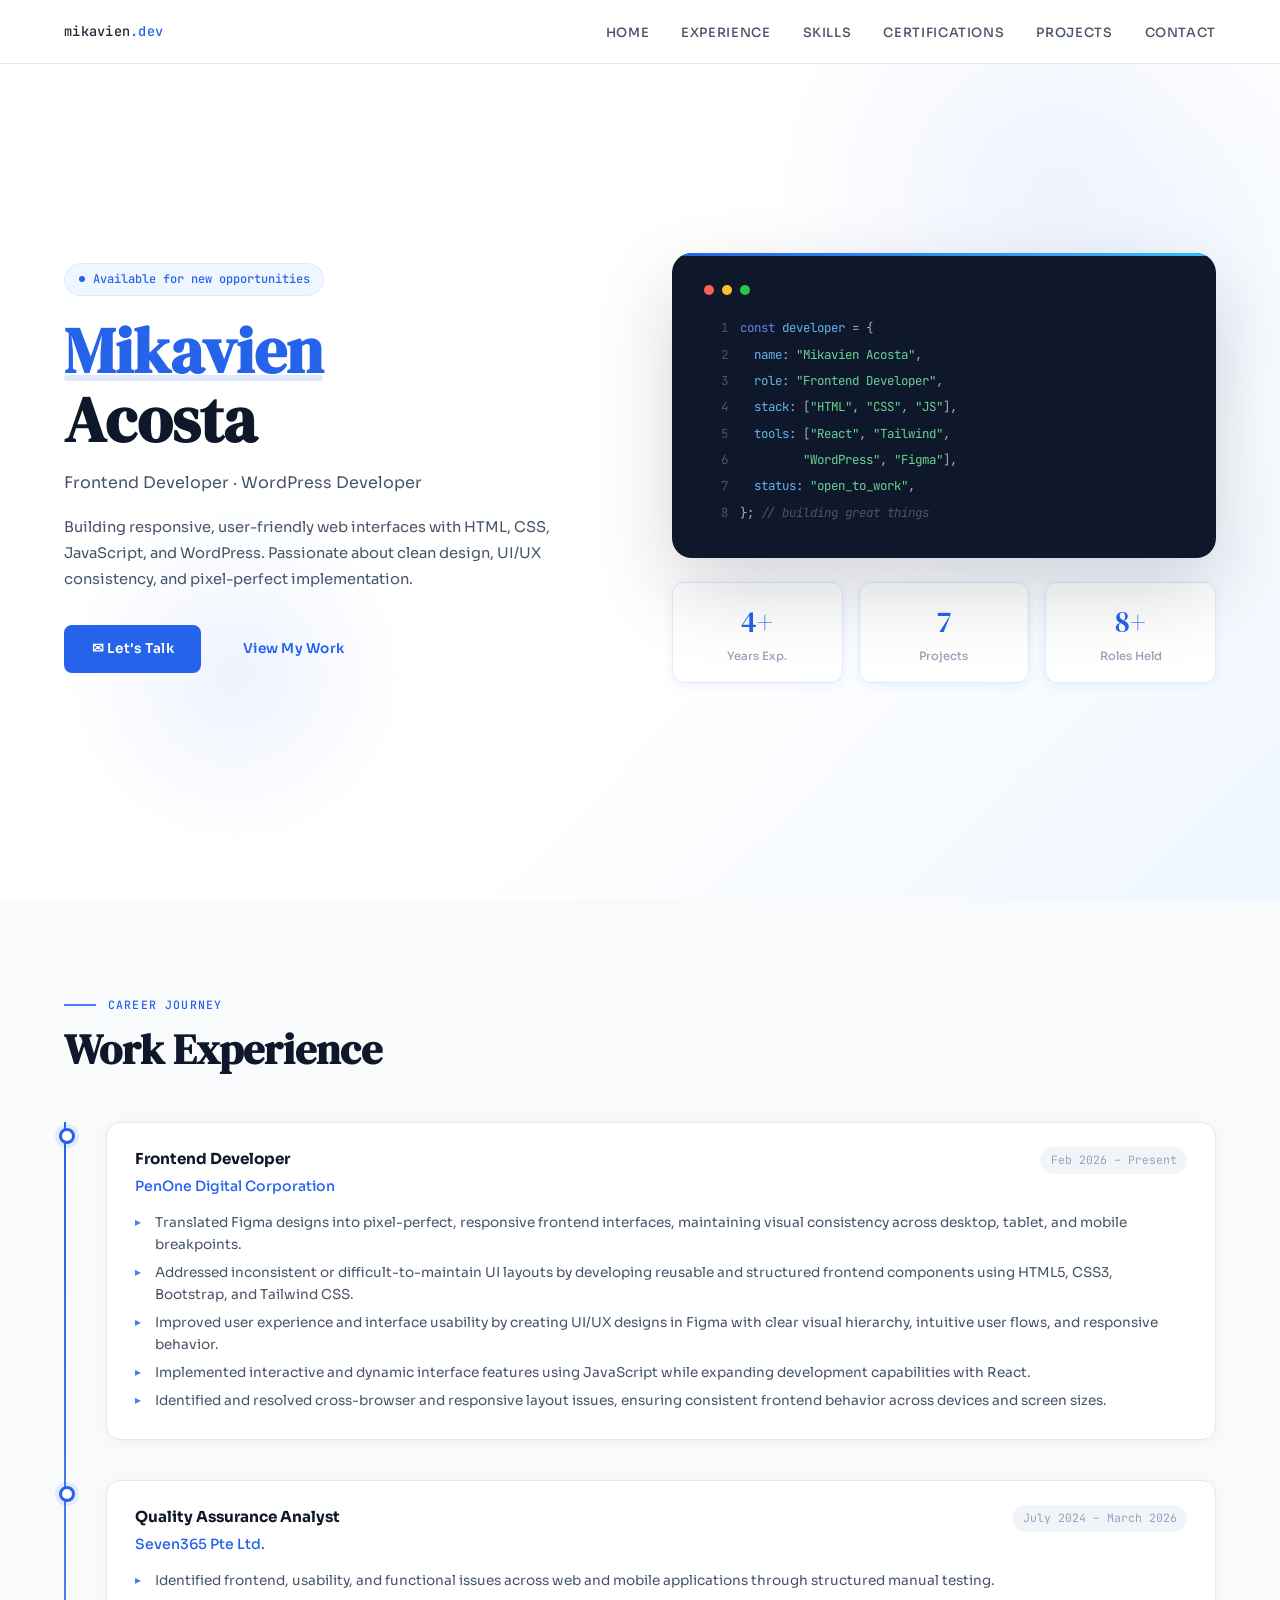
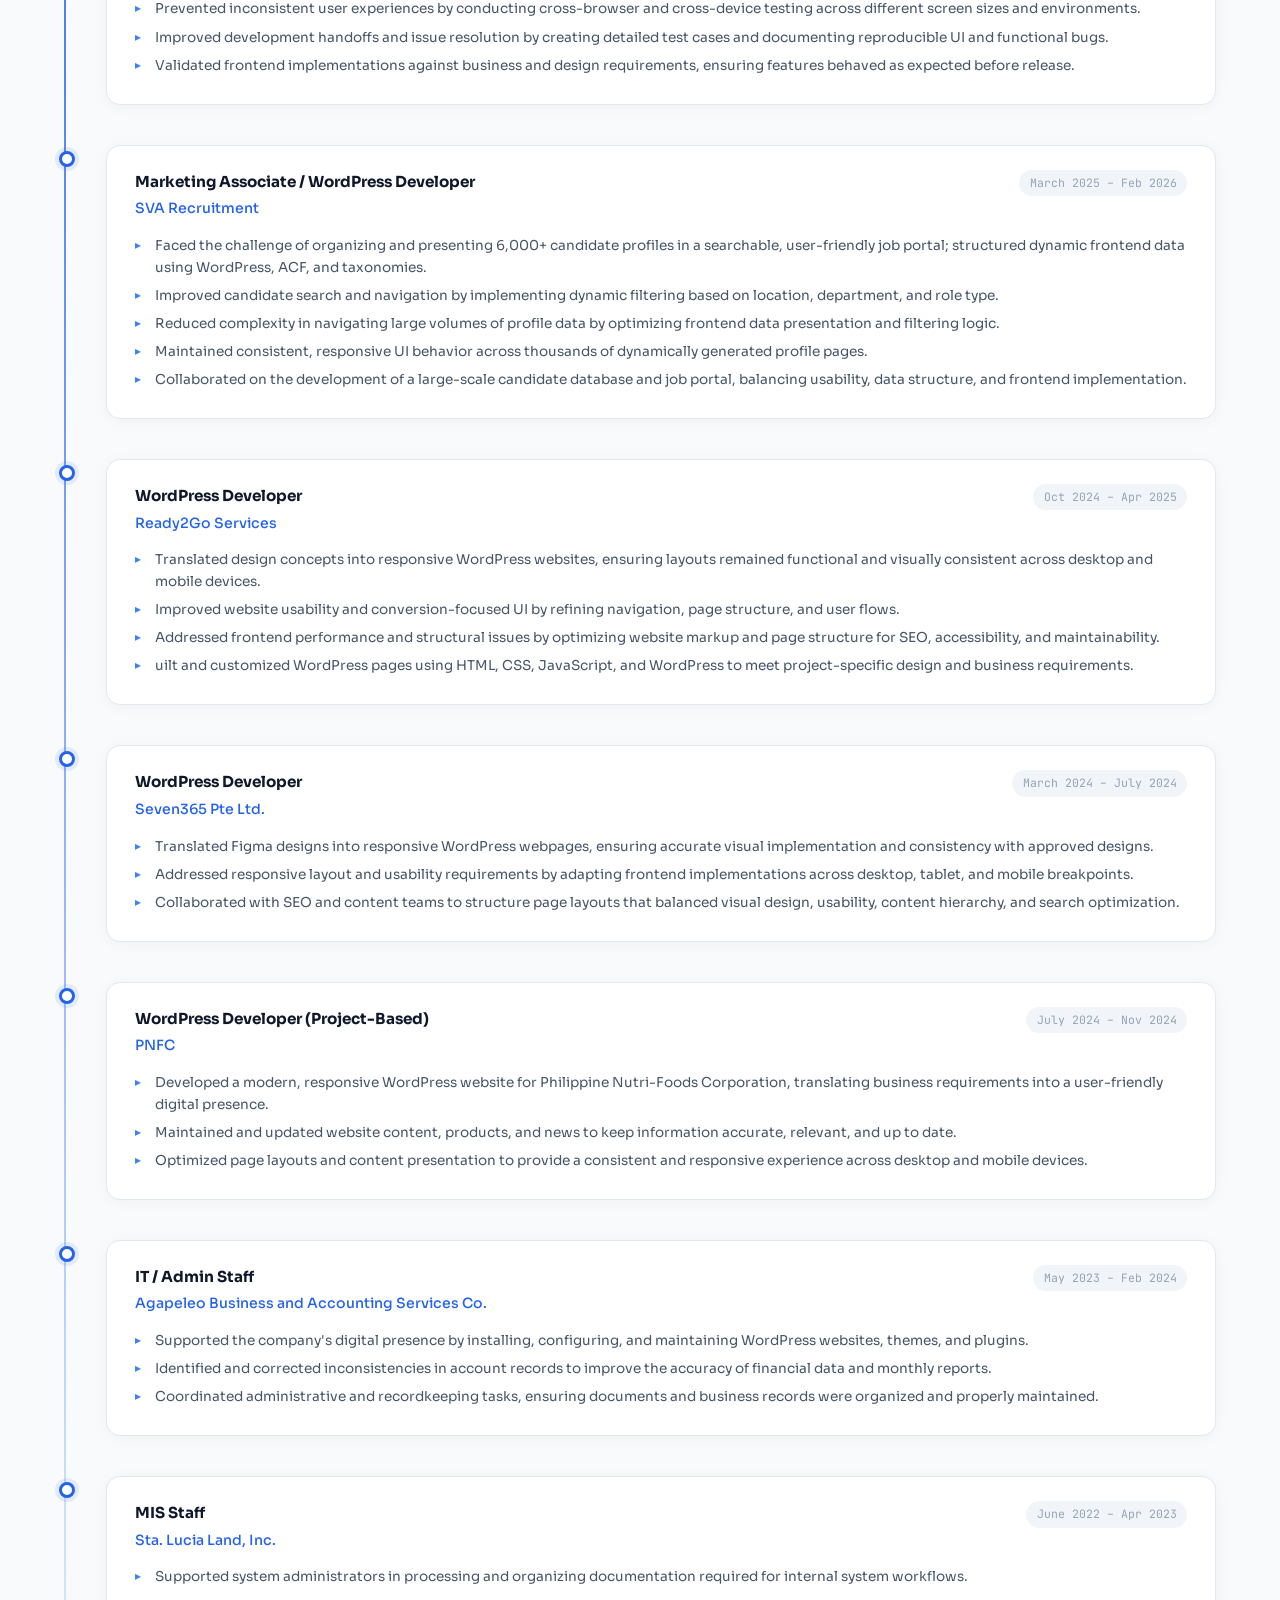
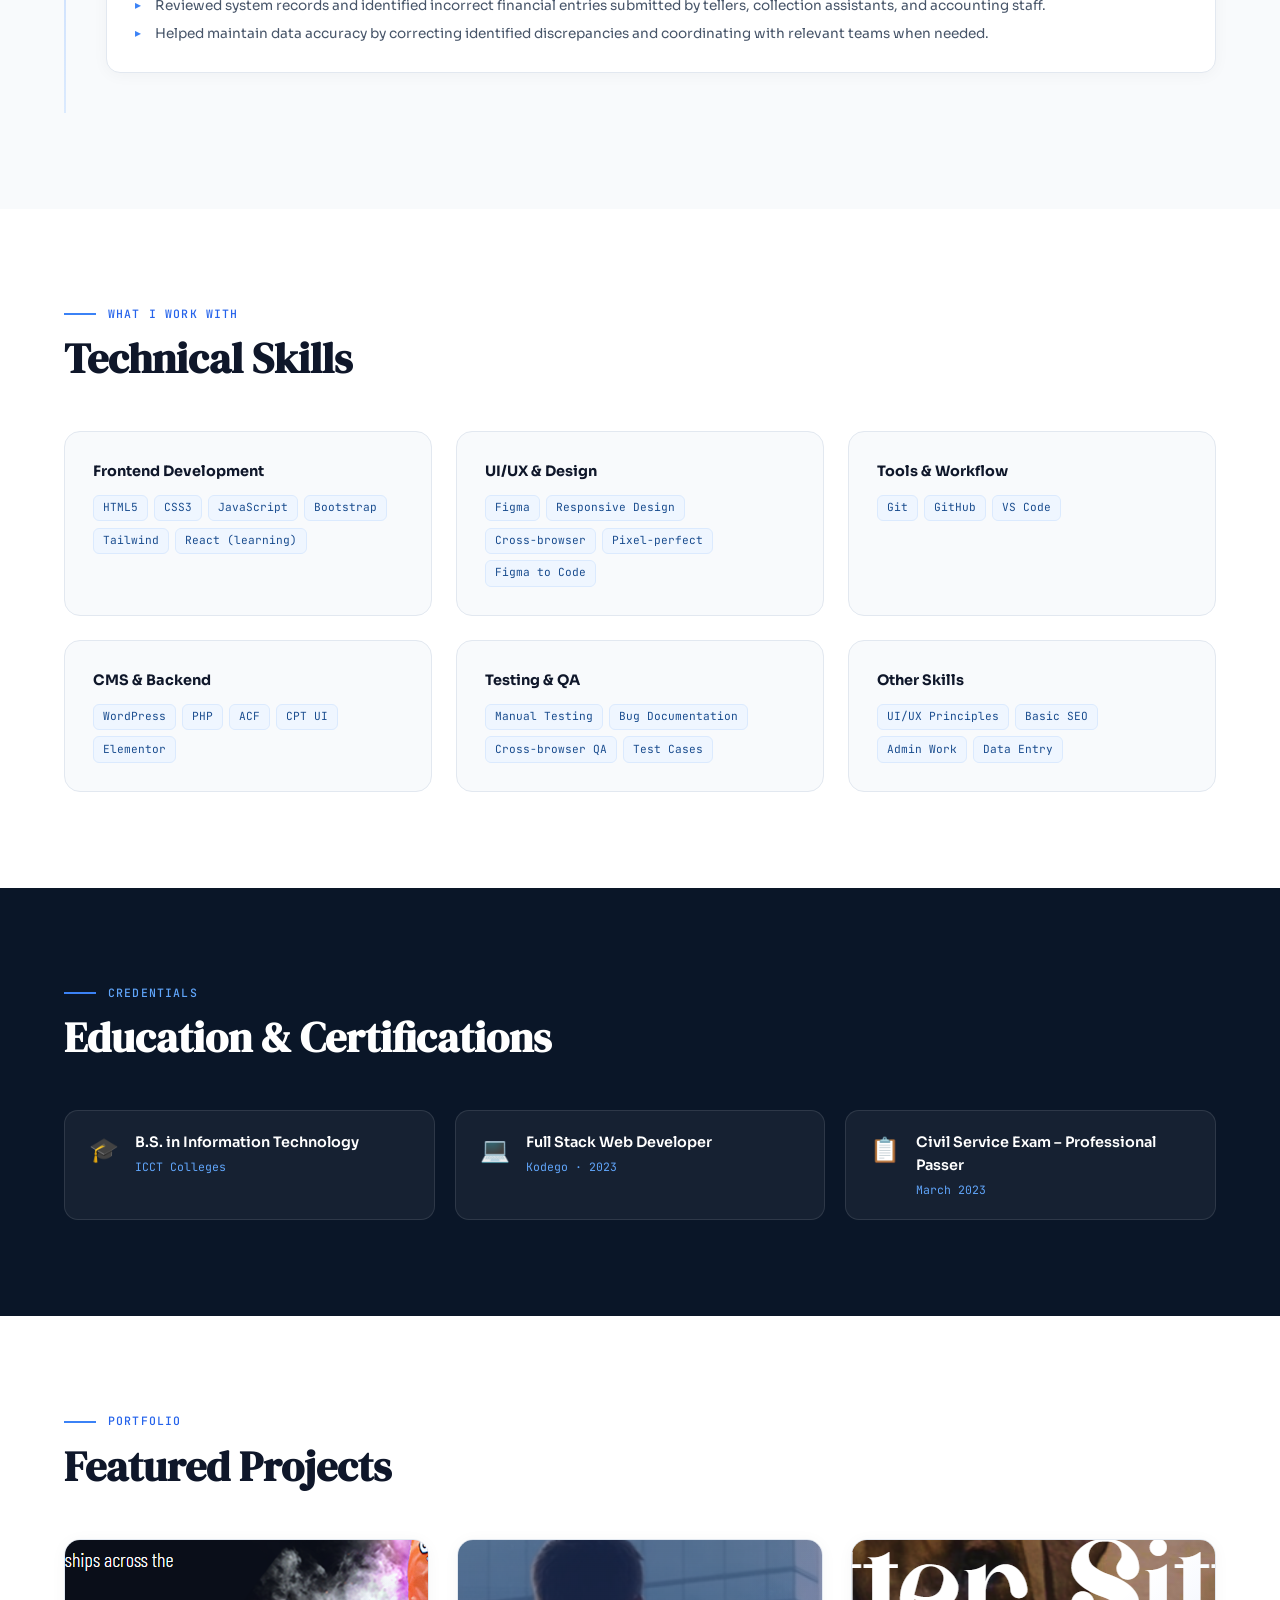
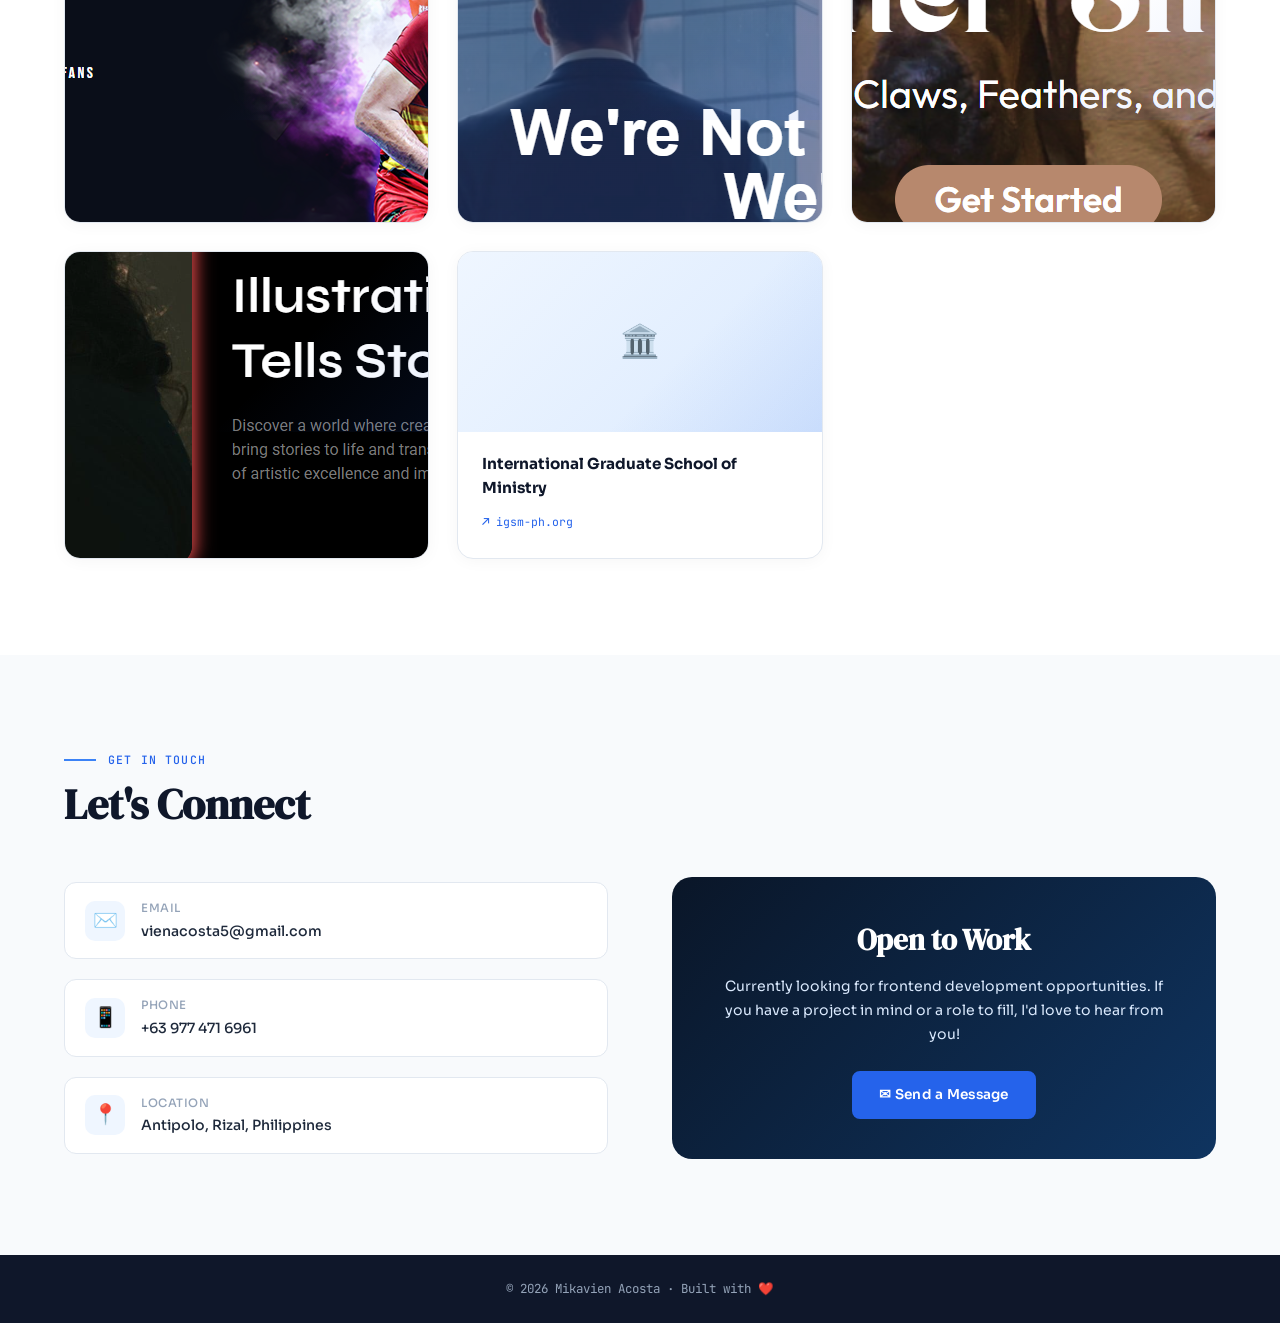
==== commit 28d666fa: "Update index.html" ====
--- a/index.html
+++ b/index.html
@@ -262,7 +262,6 @@
       <h2 class="section-title">Technical Skills</h2>
       <div class="skills-grid">
         <div class="skill-card">
-          <div class="skill-icon">🎨</div>
           <div class="skill-name">Frontend Development</div>
           <div class="skill-tags">
             <span class="tag">HTML5</span>
@@ -274,7 +273,6 @@
           </div>
         </div>
         <div class="skill-card">
-          <div class="skill-icon">🖌️</div>
           <div class="skill-name">UI/UX & Design</div>
           <div class="skill-tags">
             <span class="tag">Figma</span>
@@ -285,7 +283,6 @@
           </div>
         </div>
         <div class="skill-card">
-          <div class="skill-icon">🛠️</div>
           <div class="skill-name">Tools & Workflow</div>
           <div class="skill-tags">
             <span class="tag">Git</span>
@@ -294,7 +291,6 @@
           </div>
         </div>
         <div class="skill-card">
-          <div class="skill-icon">⚙️</div>
           <div class="skill-name">CMS & Backend</div>
           <div class="skill-tags">
             <span class="tag">WordPress</span>
@@ -305,7 +301,6 @@
           </div>
         </div>
         <div class="skill-card">
-          <div class="skill-icon">🔍</div>
           <div class="skill-name">Testing & QA</div>
           <div class="skill-tags">
             <span class="tag">Manual Testing</span>
@@ -315,7 +310,6 @@
           </div>
         </div>
         <div class="skill-card">
-          <div class="skill-icon">🌐</div>
           <div class="skill-name">Other Skills</div>
           <div class="skill-tags">
             <span class="tag">UI/UX Principles</span>
@@ -367,7 +361,7 @@
       <div class="projects-grid">
 
         <div class="project-card">
-          <div class="project-thumb-placeholder">⚽</div>
+          <div class="project-thumb-placeholder"><img src="img/penone.png" alt="PenOne project"></div>
           <div class="project-body">
             <div class="project-name">PenOne Sports</div>
             <a href="https://penone.ph/" class="project-url" target="_blank">penone.ph</a>
@@ -376,7 +370,7 @@
 
 
         <div class="project-card">
-          <div class="project-thumb-placeholder">🏦</div>
+          <div class="project-thumb-placeholder"><img src="img/facilicom.png" alt="Facilicom project"></div>
           <div class="project-body">
             <div class="project-name">Facilicom</div>
             <a href="https://facilicomllc.com/" class="project-url" target="_blank">facilicom.com</a>
@@ -384,7 +378,7 @@
         </div>
 
         <div class="project-card">
-          <div class="project-thumb-placeholder">🐾</div>
+          <div class="project-thumb-placeholder"><img src="img/critter.png" alt="Critter Sitter project"></div>
           <div class="project-body">
             <div class="project-name">Critter Sitter</div>
             <a href="http://crittersitterlb.com/" class="project-url"
@@ -393,18 +387,10 @@
         </div>
 
         <div class="project-card">
-          <div class="project-thumb-placeholder">🎨</div>
+          <div class="project-thumb-placeholder"><img src="img/ramcos.png" alt="Ramcos project"></div>
           <div class="project-body">
             <div class="project-name">Ramcos Nulud</div>
             <a href="https://ramcosnulud.com/" class="project-url" target="_blank">ramcosnulud.com</a>
-          </div>
-        </div>
-
-        <div class="project-card">
-          <div class="project-thumb-placeholder">🌾</div>
-          <div class="project-body">
-            <div class="project-name">PNFC</div>
-            <a href="https://www.nutrifoods.com.ph/" class="project-url" target="_blank">nutrifoods.com.ph</a>
           </div>
         </div>
 
